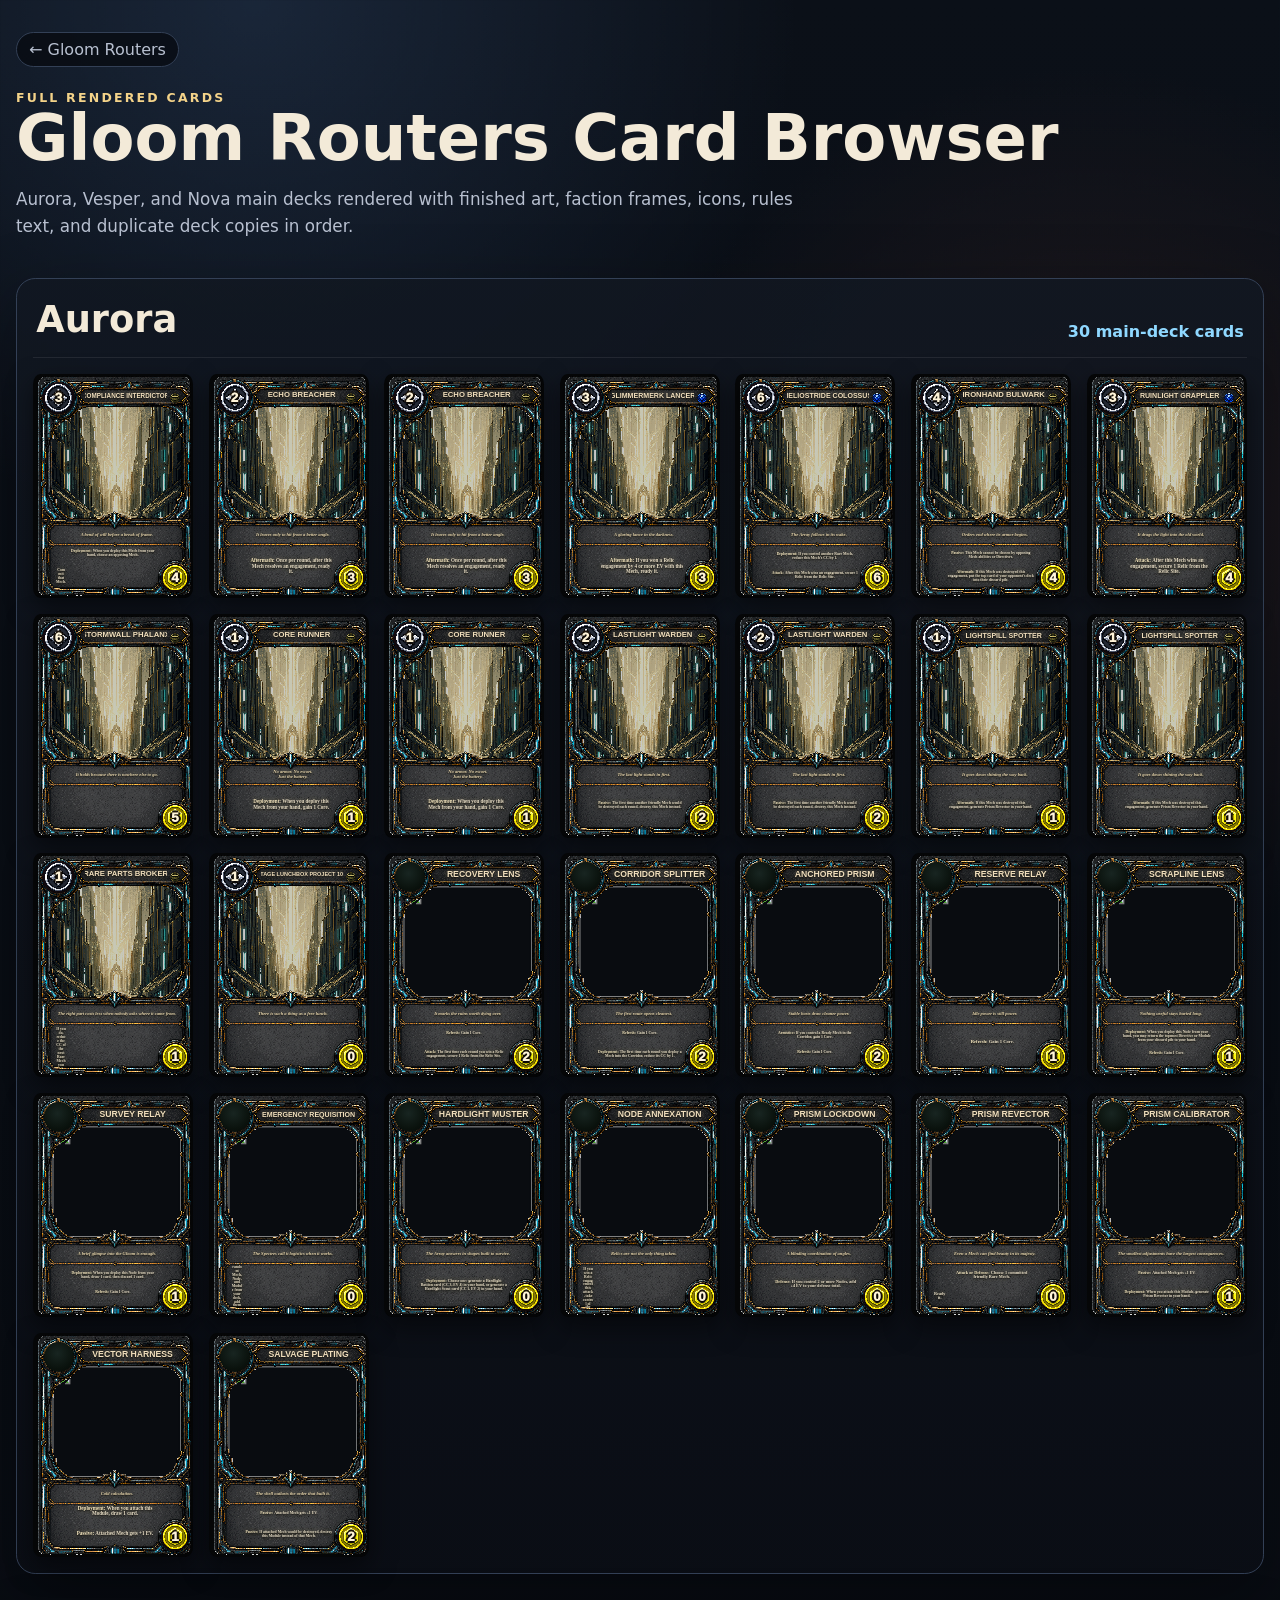
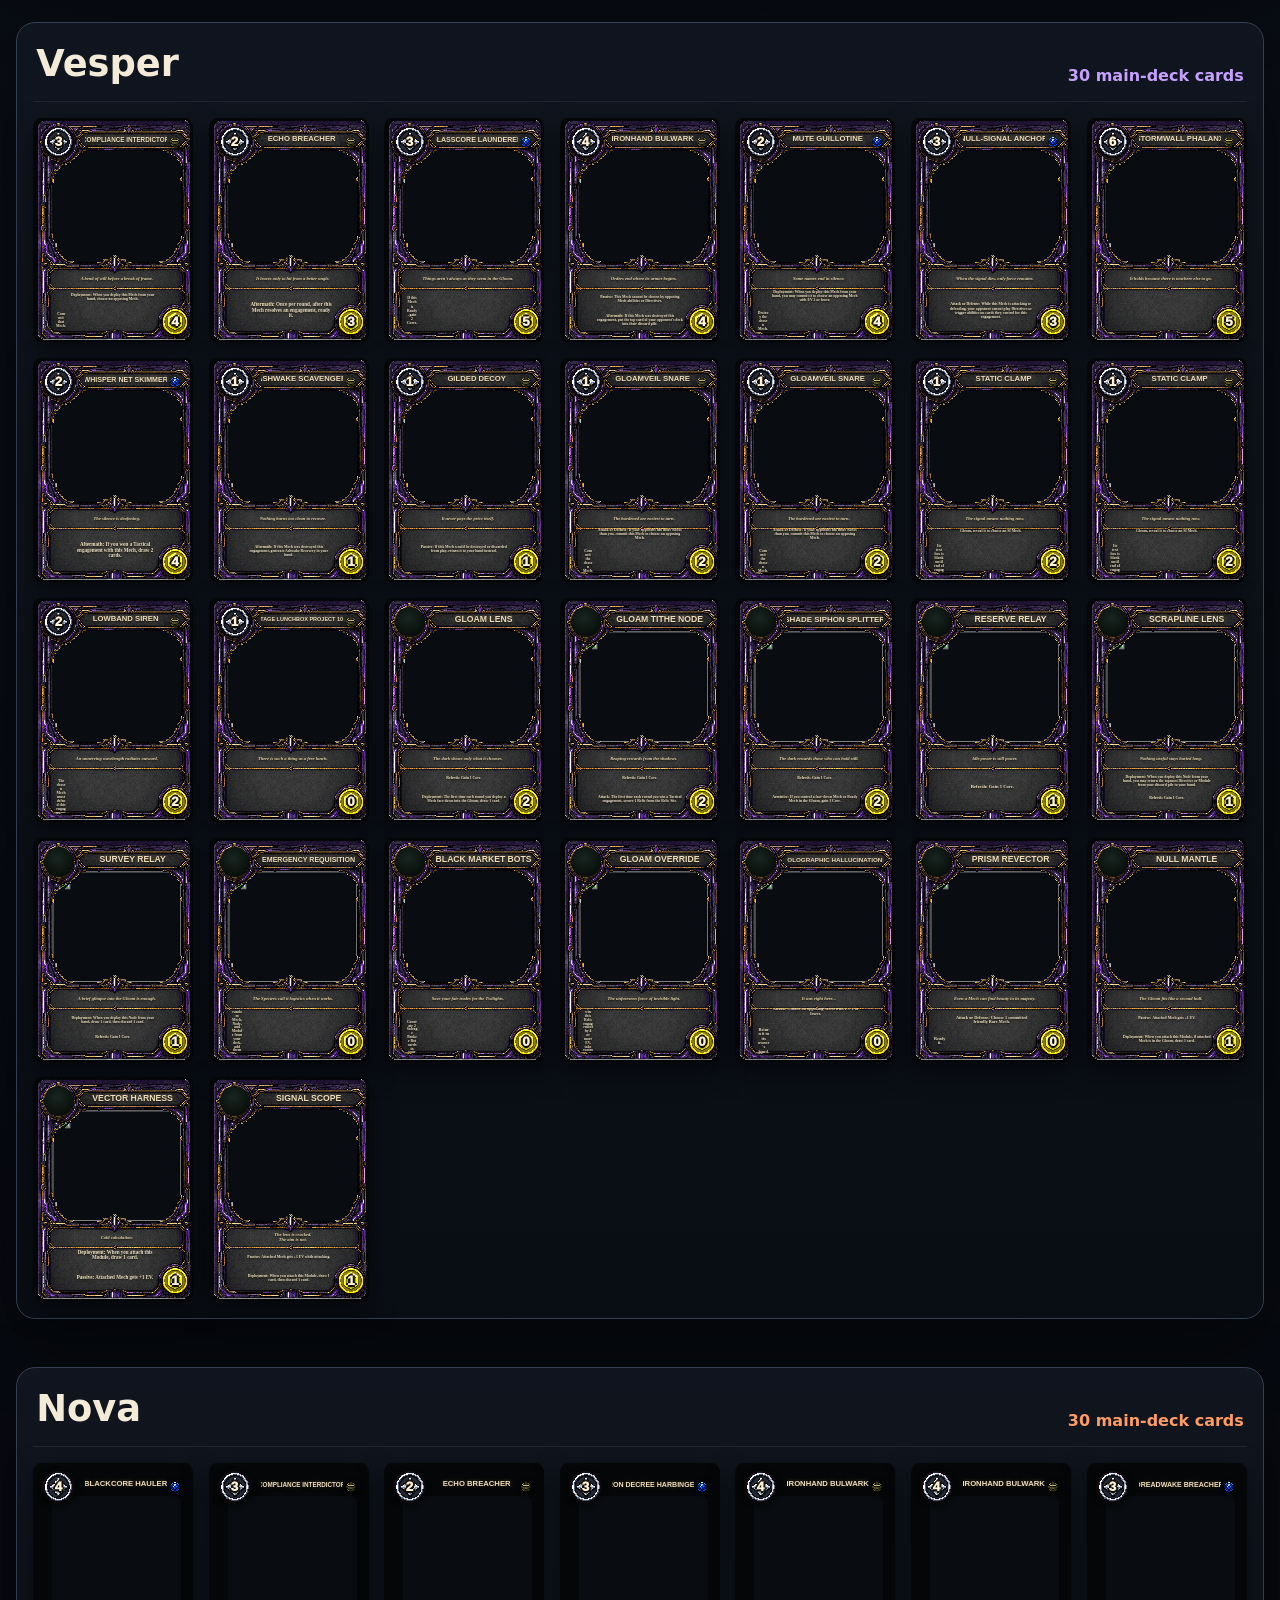
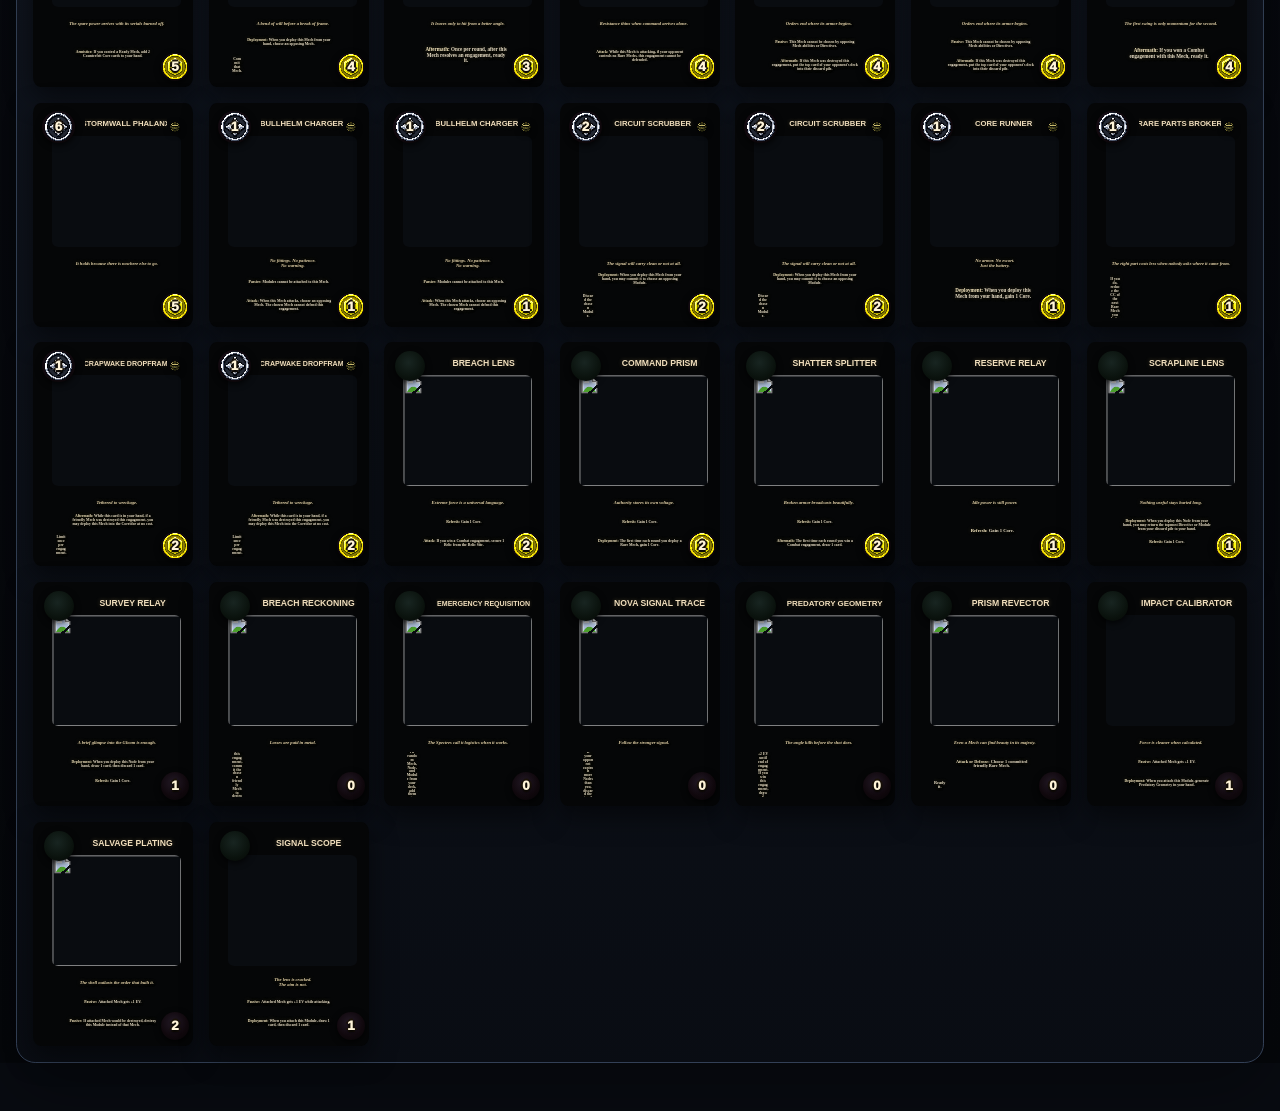
==== cards/index.html @ 635fee13 "Add static full card browser" ====
<!DOCTYPE html>
<html lang="en">
  <head>
    <meta charset="UTF-8" />
    <meta name="viewport" content="width=device-width, initial-scale=1.0" />
    <title>Gloom Routers Cards | Full Rendered Deck Browser</title>
    <meta
      name="description"
      content="Browse the full rendered Aurora, Vesper, and Nova main decks for Gloom Routers."
    />
    <link rel="stylesheet" href="cards.css" />
  </head>
  <body>
    <header class="cards-hero">
      <a class="home-link" href="/">← Gloom Routers</a>
      <p class="eyebrow">Full rendered cards</p>
      <h1>Gloom Routers Card Browser</h1>
      <p class="lede">Aurora, Vesper, and Nova main decks rendered with finished art, faction frames, icons, rules text, and duplicate deck copies in order.</p>
    </header>

    <main id="card-browser" class="deck-browser" aria-live="polite"></main>

    <aside class="hover-preview" id="hover-preview" aria-hidden="true"></aside>

    <div class="card-modal" id="card-modal" role="dialog" aria-modal="true" aria-label="Expanded card view" hidden>
      <button class="card-modal__close" type="button" aria-label="Close expanded card view">×</button>
      <div class="card-modal__content"></div>
    </div>

    <script src="cards.js" defer></script>
  </body>
</html>
---- cards/cards.css ----
:root {
  color-scheme: dark;
  --bg: #080b11;
  --panel: rgba(18, 24, 34, 0.88);
  --panel-strong: rgba(23, 31, 44, 0.96);
  --line: #334056;
  --line-bright: #6f7fa0;
  --text: #f3ead8;
  --muted: #b8c0d0;
  --gold: #f4d389;
  --aurora: #8fd8ff;
  --vesper: #c7a0ff;
  --nova: #ff9b63;
}

* { box-sizing: border-box; }
html { background: var(--bg); }
body {
  margin: 0;
  min-height: 100vh;
  font-family: Inter, ui-sans-serif, system-ui, -apple-system, BlinkMacSystemFont, "Segoe UI", sans-serif;
  color: var(--text);
  background:
    radial-gradient(circle at 20% 0%, rgba(77, 116, 172, 0.22), transparent 34rem),
    radial-gradient(circle at 85% 12%, rgba(154, 79, 62, 0.16), transparent 28rem),
    linear-gradient(180deg, #0b1018 0%, #080b11 58%, #05070b 100%);
}

.cards-hero, .deck-browser {
  width: min(1500px, calc(100% - 2rem));
  margin: 0 auto;
}

.cards-hero { padding: 2rem 0 1.25rem; }
.home-link {
  display: inline-flex;
  color: var(--muted);
  text-decoration: none;
  border: 1px solid var(--line);
  border-radius: 999px;
  padding: 0.45rem 0.75rem;
  background: rgba(6, 9, 14, 0.72);
}
.home-link:hover, .home-link:focus-visible { color: var(--text); border-color: var(--line-bright); }
.eyebrow {
  margin: 1.4rem 0 0.2rem;
  color: var(--gold);
  font-size: 0.78rem;
  font-weight: 800;
  letter-spacing: 0.18em;
  text-transform: uppercase;
}
h1 { margin: 0; font-size: clamp(2.1rem, 5vw, 5rem); line-height: 0.95; }
.lede { max-width: 76ch; color: var(--muted); font-size: 1.05rem; line-height: 1.65; }

.deck-section {
  margin: 0 0 3rem;
  padding: 1rem;
  border: 1px solid var(--line);
  border-radius: 1.2rem;
  background: linear-gradient(180deg, rgba(17, 23, 33, 0.86), rgba(10, 14, 21, 0.82));
  box-shadow: 0 24px 70px rgba(0, 0, 0, 0.34);
}
.deck-section[data-faction="aurora"] { --accent: var(--aurora); }
.deck-section[data-faction="vesper"] { --accent: var(--vesper); }
.deck-section[data-faction="nova"] { --accent: var(--nova); }
.deck-heading {
  display: flex;
  align-items: end;
  justify-content: space-between;
  gap: 1rem;
  border-bottom: 1px solid rgba(255,255,255,0.08);
  padding: 0.2rem 0.2rem 1rem;
  margin-bottom: 1rem;
}
.deck-heading h2 { margin: 0; font-size: clamp(1.45rem, 3vw, 2.3rem); }
.deck-count { color: var(--accent); font-weight: 800; }
.card-grid {
  display: grid;
  grid-template-columns: repeat(auto-fill, minmax(150px, 1fr));
  gap: clamp(0.7rem, 1.2vw, 1rem);
}
.card-tile {
  display: block;
  padding: 0;
  border: 0;
  background: transparent;
  color: inherit;
  cursor: zoom-in;
  outline-offset: 5px;
}
.card-tile:focus-visible { outline: 2px solid var(--accent); }
.card-tile .rendered-card { transition: transform 150ms ease, filter 150ms ease; }
.card-tile:hover .rendered-card,
.card-tile:focus-visible .rendered-card { transform: translateY(-4px); filter: brightness(1.08); }

.rendered-card {
  --card-w: 1060;
  --card-h: 1484;
  position: relative;
  width: 100%;
  aspect-ratio: 1060 / 1484;
  overflow: hidden;
  border-radius: 4.6%;
  background: #050607;
  box-shadow: 0 10px 26px rgba(0,0,0,0.5);
  image-rendering: pixelated;
  image-rendering: crisp-edges;
  container-type: inline-size;
}
.rendered-card--landscape { aspect-ratio: 1470 / 1070; }
.rendered-card img { user-select: none; pointer-events: none; }
.card-art-window, .card-frame, .card-icon, .card-name, .card-rarity, .card-flavor, .card-rules, .route-stat, .landscape-name, .landscape-text { position: absolute; }
.card-art-window { z-index: 10; left: 11.98%; top: 14.69%; width: 80.66%; height: 49.66%; overflow: hidden; border-radius: 5%; background: #090c10; }
.card-art-bg { position: absolute; inset: 0; width: 100%; height: 100%; object-fit: cover; filter: saturate(0.95) contrast(1.08) brightness(0.78); }
.card-art-main { position: absolute; left: 50%; top: 50%; width: 101%; transform: translate(-50%, -50%); filter: brightness(1.28) contrast(1.12) saturate(1.08) drop-shadow(0 8px 12px rgba(0,0,0,0.78)); }
.rendered-card--support .card-art-main { width: 100%; height: 100%; object-fit: cover; filter: saturate(1.04) contrast(1.06) brightness(0.9); }
.card-frame { inset: 0; z-index: 30; width: 100%; height: 100%; object-fit: fill; }
.card-icon { z-index: 50; display: grid; place-items: center; filter: drop-shadow(0 2px 3px rgba(0,0,0,0.78)); }
.card-icon::before { content: ""; grid-area: 1 / 1; width: 108%; height: 108%; border-radius: 999px; background: radial-gradient(circle at 45% 38%, #221925 0%, #10080d 58%, #050405 100%); }
.card-icon img { grid-area: 1 / 1; z-index: 1; width: 100%; height: 100%; object-fit: contain; }
.card-icon strong, .route-stat strong { grid-area: 1 / 1; z-index: 2; color: #fff4d8; font-family: Impact, Haettenschweiler, "Arial Narrow Bold", sans-serif; font-size: 8.4cqw; font-weight: 950; line-height: 0.85; text-shadow: 0 2px 3px #000, 2px 0 0 #1b130a, -2px 0 0 #1b130a, 0 2px 0 #1b130a, 0 -2px 0 #1b130a; }
.card-icon--ev { left: 6.6%; top: 4.04%; width: 18.68%; height: 13.34%; }
.card-icon--type { left: 7.3%; top: 4.55%; width: 17.3%; height: 12.36%; }
.card-icon--cost { left: 80.47%; top: 84.94%; width: 16.42%; height: 11.73%; }
.card-icon--type::before { background: radial-gradient(circle at 45% 38%, #182521 0%, #0a120d 62%, #050705 100%); }
.card-name, .landscape-name, .card-flavor, .card-rules, .landscape-text { z-index: 60; overflow: hidden; text-shadow: 0 1px 2px #000, 0 0 4px rgba(244,211,137,0.35); }
.card-name { left: 32.26%; top: 6.87%; width: 51.13%; height: 5.66%; display: flex; align-items: center; justify-content: center; color: #f1dfbd; font-family: "Bahnschrift Condensed", "Arial Narrow", Impact, sans-serif; font-size: 4.8cqw; font-weight: 900; line-height: 0.88; text-align: center; text-transform: uppercase; white-space: nowrap; }
.rendered-card--support .card-name { width: 59.81%; font-size: 5.4cqw; }
.card-name.fit-medium { font-size: 4.4cqw; }
.card-name.fit-long { font-size: 3.95cqw; }
.card-name.fit-extra-long { font-size: 3.45cqw; }
.rendered-card--support .card-name.fit-medium { font-size: 4.95cqw; }
.rendered-card--support .card-name.fit-long { font-size: 4.4cqw; }
.rendered-card--support .card-name.fit-extra-long { font-size: 3.9cqw; }
.card-rarity { z-index: 61; left: 85.66%; top: 7.41%; width: 6.04%; height: 4.31%; filter: drop-shadow(0 2px 3px rgba(0,0,0,0.72)); }
.card-rarity img { width: 100%; height: 100%; object-fit: contain; }
.card-flavor { left: 13.77%; top: 68.73%; width: 77.08%; height: 6.27%; display: flex; align-items: center; justify-content: center; color: #ead8ad; font-family: Georgia, "Times New Roman", serif; font-size: 2.85cqw; font-style: italic; font-weight: 650; line-height: 1.08; text-align: center; white-space: pre-line; }
.card-rules { left: 14.15%; top: 75.9%; width: 63.1%; height: 19.9%; display: flex; flex-direction: column; justify-content: center; gap: 0.23em; color: #efe4cb; font-family: Georgia, "Times New Roman", serif; font-size: 3.15cqw; font-weight: 700; line-height: 1.08; }
.rendered-card--directive .card-rules { font-size: 2.65cqw; gap: 0.08em; line-height: 1.02; }
.rendered-card--node .card-rules { font-size: 2.9cqw; }
.card-rules.fit-medium { font-size: 2.65cqw; }
.card-rules.fit-long { font-size: 2.35cqw; }
.card-rules.fit-extra-long { font-size: 2.08cqw; }
.rule-row { display: grid; grid-template-columns: 2.85em 1fr; align-items: start; column-gap: 0.65em; min-width: 0; }
.rule-row img { width: 2.85em; height: 2.85em; object-fit: contain; filter: drop-shadow(0 1px 2px rgba(0,0,0,0.82)); }
.rule-row span { min-width: 0; overflow-wrap: anywhere; }
.rule-row strong { color: #fff0c7; font-weight: 900; }

.rendered-card--landscape .card-art-window { left: 5.71%; top: 6.07%; width: 88.5%; height: 51.5%; border-radius: 3%; }
.rendered-card--landscape .card-frame { content: none; }
.route-stat { z-index: 50; display: grid; place-items: center; filter: drop-shadow(0 2px 3px rgba(0,0,0,0.82)); }
.route-stat img { grid-area: 1 / 1; width: 100%; height: 100%; object-fit: contain; }
.route-stat strong { font-size: 7.5cqw; }
.route-stat--cores { left: 6.53%; top: 58.6%; width: 10.88%; height: 14.95%; }
.route-stat--draw { left: 17.89%; top: 58.6%; width: 10.88%; height: 14.95%; }
.route-stat--magnitude { left: 29.25%; top: 58.6%; width: 10.88%; height: 14.95%; }
.landscape-name { left: 45.71%; top: 63.27%; width: 44.42%; height: 6.26%; display: flex; align-items: center; justify-content: center; font-family: "Bahnschrift Condensed", "Arial Narrow", Impact, sans-serif; font-size: 3.4cqw; font-weight: 900; text-transform: uppercase; white-space: nowrap; }
.landscape-text { left: 6.73%; top: 75.7%; width: 86.39%; height: 16.73%; display: flex; flex-direction: column; justify-content: center; gap: 0.35em; font-family: Georgia, "Times New Roman", serif; font-size: 3.4cqw; font-weight: 700; line-height: 1.1; }
.landscape-flavor { color: #ead8ad; font-style: italic; text-align: center; }

.hover-preview {
  position: fixed;
  right: 1.25rem;
  top: 50%;
  width: min(360px, 30vw);
  transform: translateY(-50%);
  z-index: 100;
  padding: 0.65rem;
  border: 1px solid var(--line-bright);
  border-radius: 1rem;
  background: rgba(5, 7, 11, 0.9);
  box-shadow: 0 22px 70px rgba(0,0,0,0.72);
  opacity: 0;
  pointer-events: none;
  transition: opacity 120ms ease;
}
.hover-preview.is-visible { opacity: 1; }
.card-modal {
  position: fixed;
  inset: 0;
  z-index: 200;
  display: grid;
  place-items: center;
  padding: 3.2rem 1rem 1rem;
  background: rgba(3, 5, 8, 0.82);
  backdrop-filter: blur(8px);
}
.card-modal[hidden] { display: none; }
.card-modal__content { width: min(88vw, 430px); }
.card-modal__close {
  position: fixed;
  right: 1rem;
  top: 1rem;
  width: 2.4rem;
  height: 2.4rem;
  border: 1px solid var(--line-bright);
  border-radius: 999px;
  background: #111824;
  color: var(--text);
  font-size: 1.5rem;
  line-height: 1;
}

@media (pointer: coarse), (max-width: 800px) {
  .hover-preview { display: none; }
}
@media (max-width: 700px) {
  .cards-hero, .deck-browser { width: min(100% - 1rem, 1500px); }
  .deck-section { padding: 0.65rem; }
  .deck-heading { align-items: start; flex-direction: column; }
  .card-grid { grid-template-columns: repeat(2, minmax(0, 1fr)); gap: 0.65rem; }
}
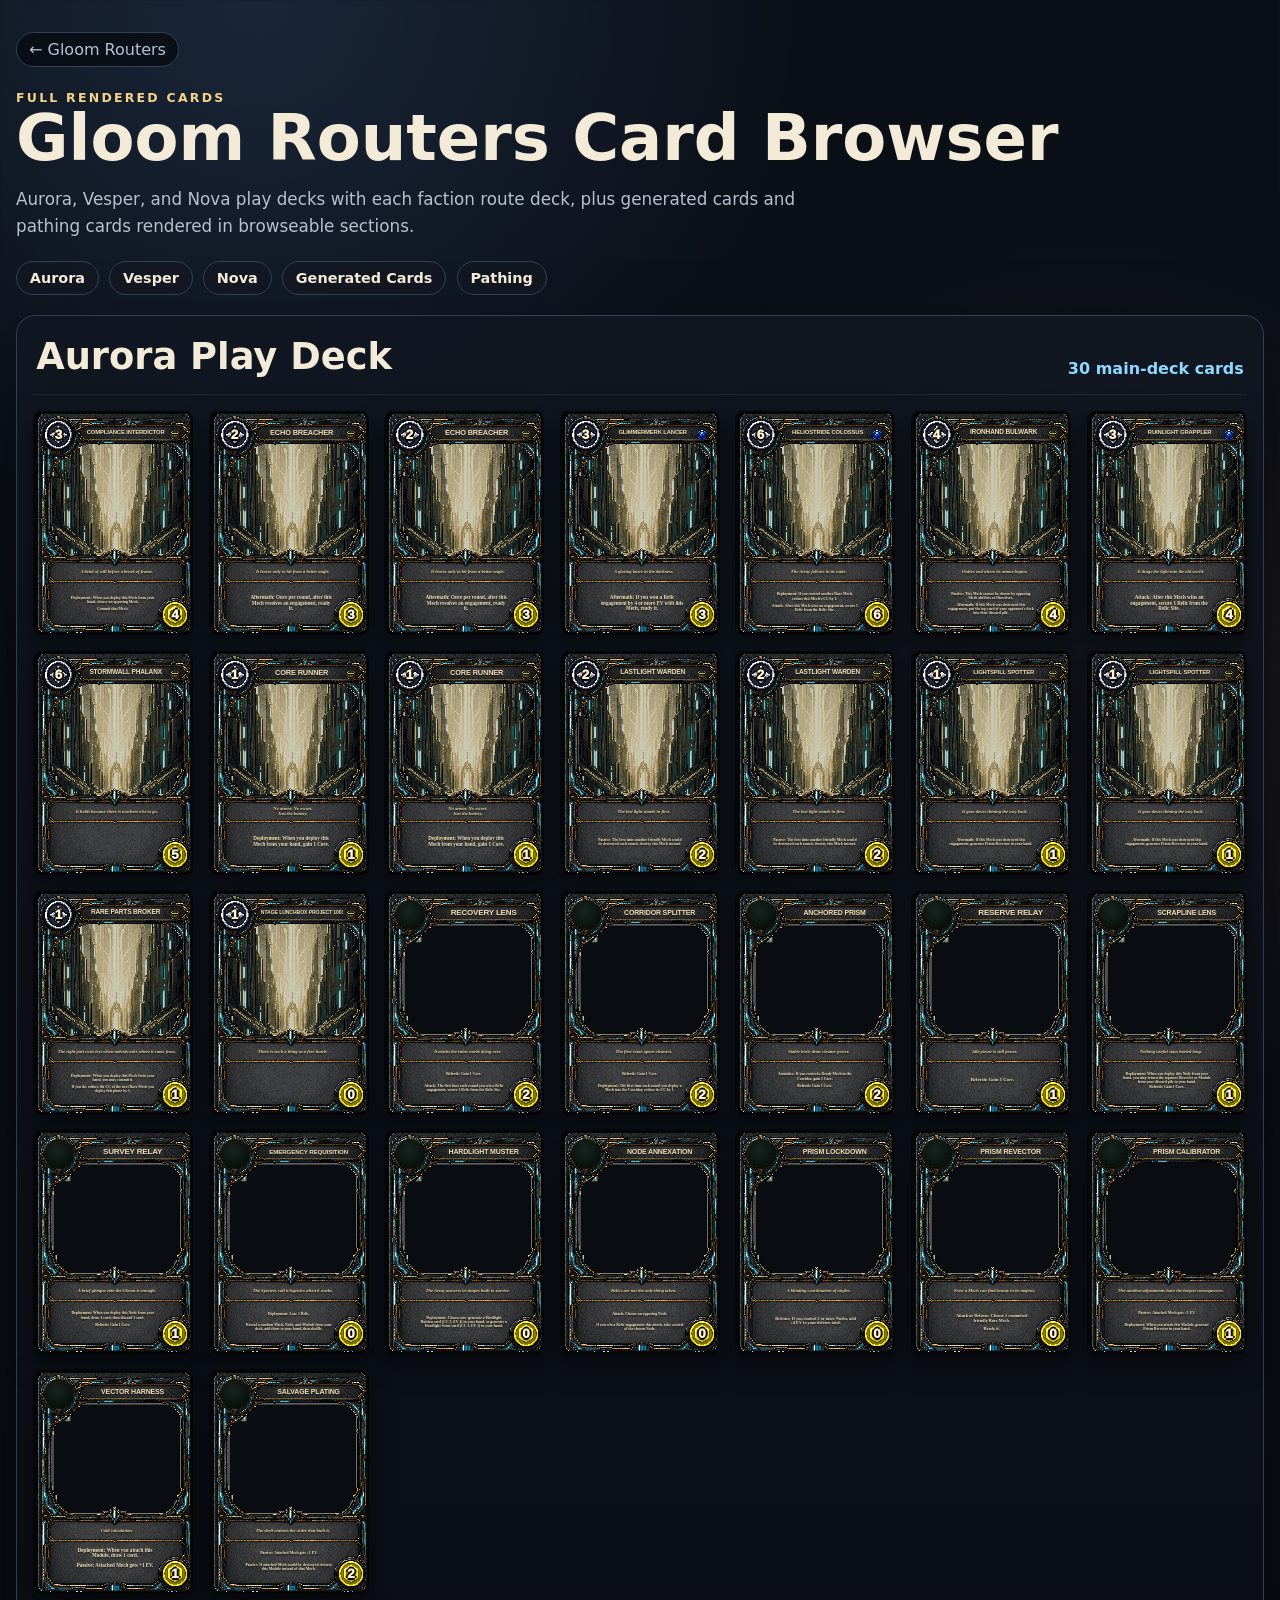
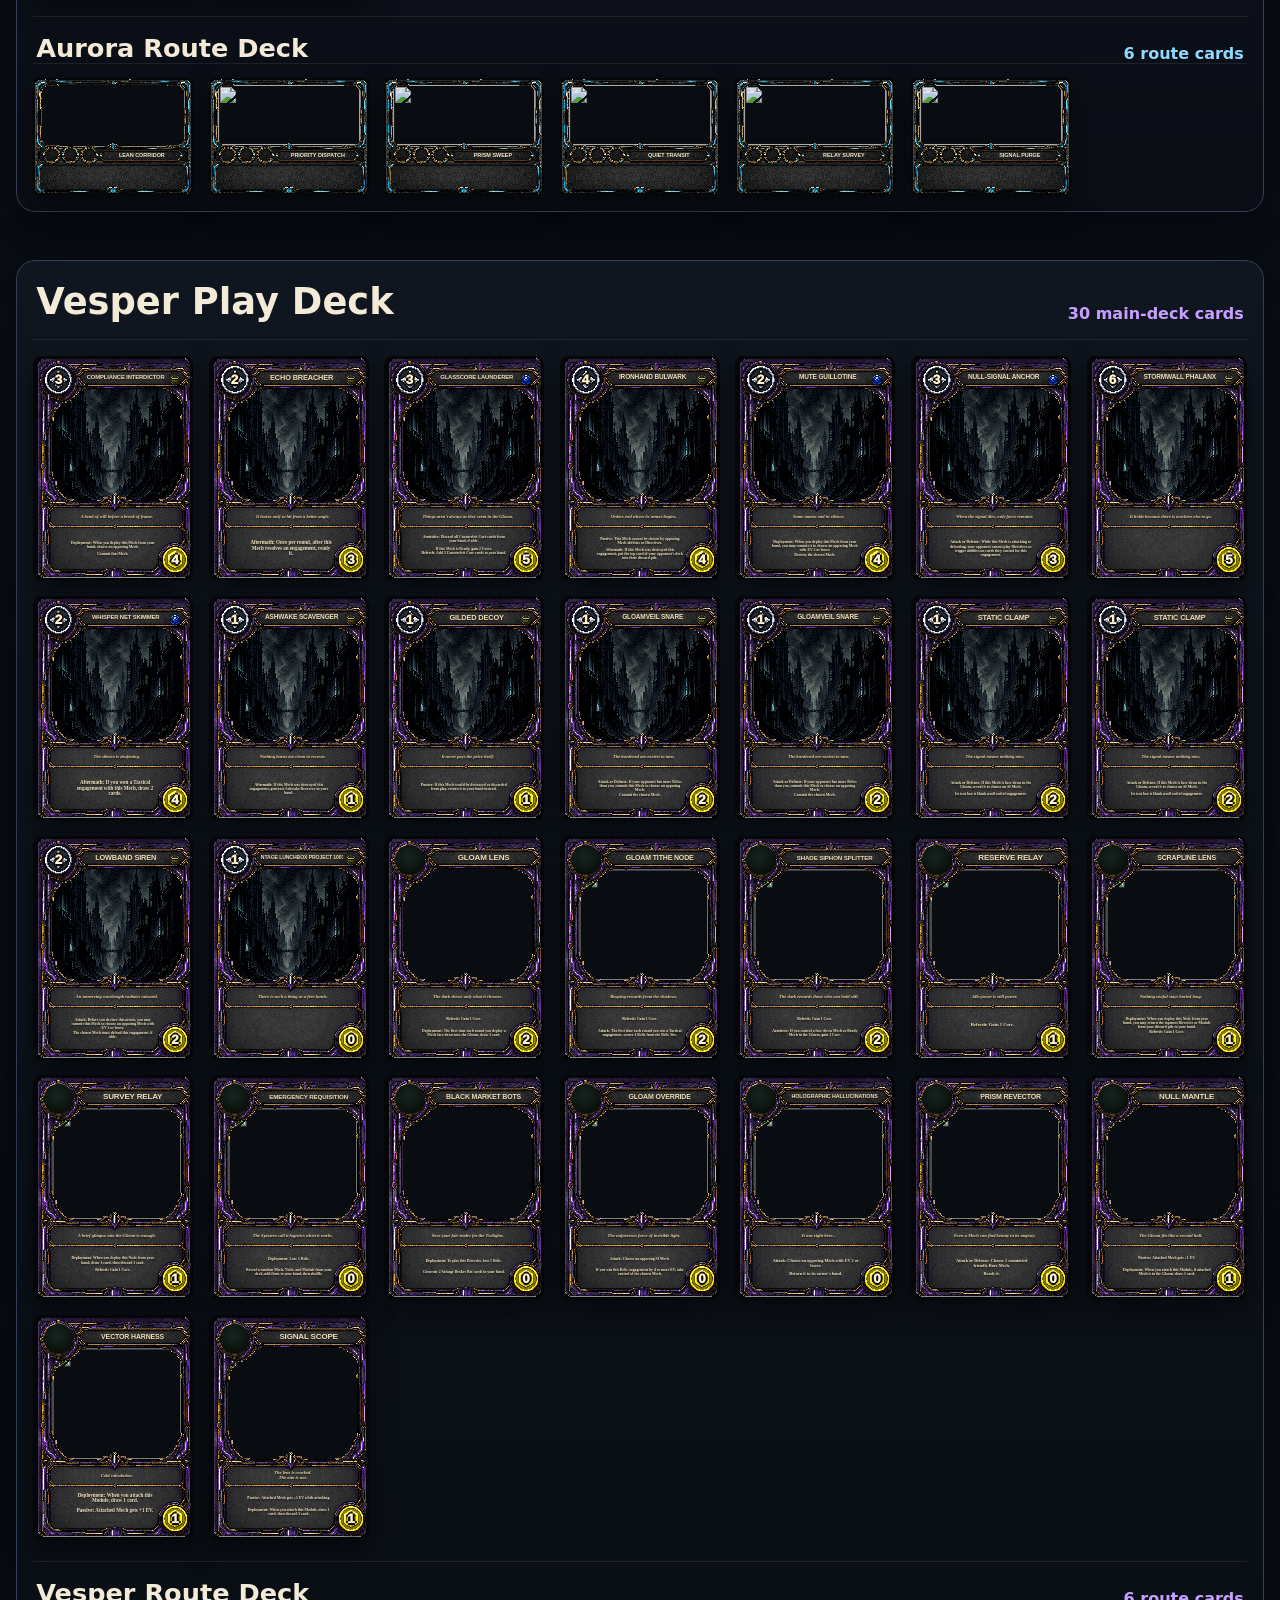
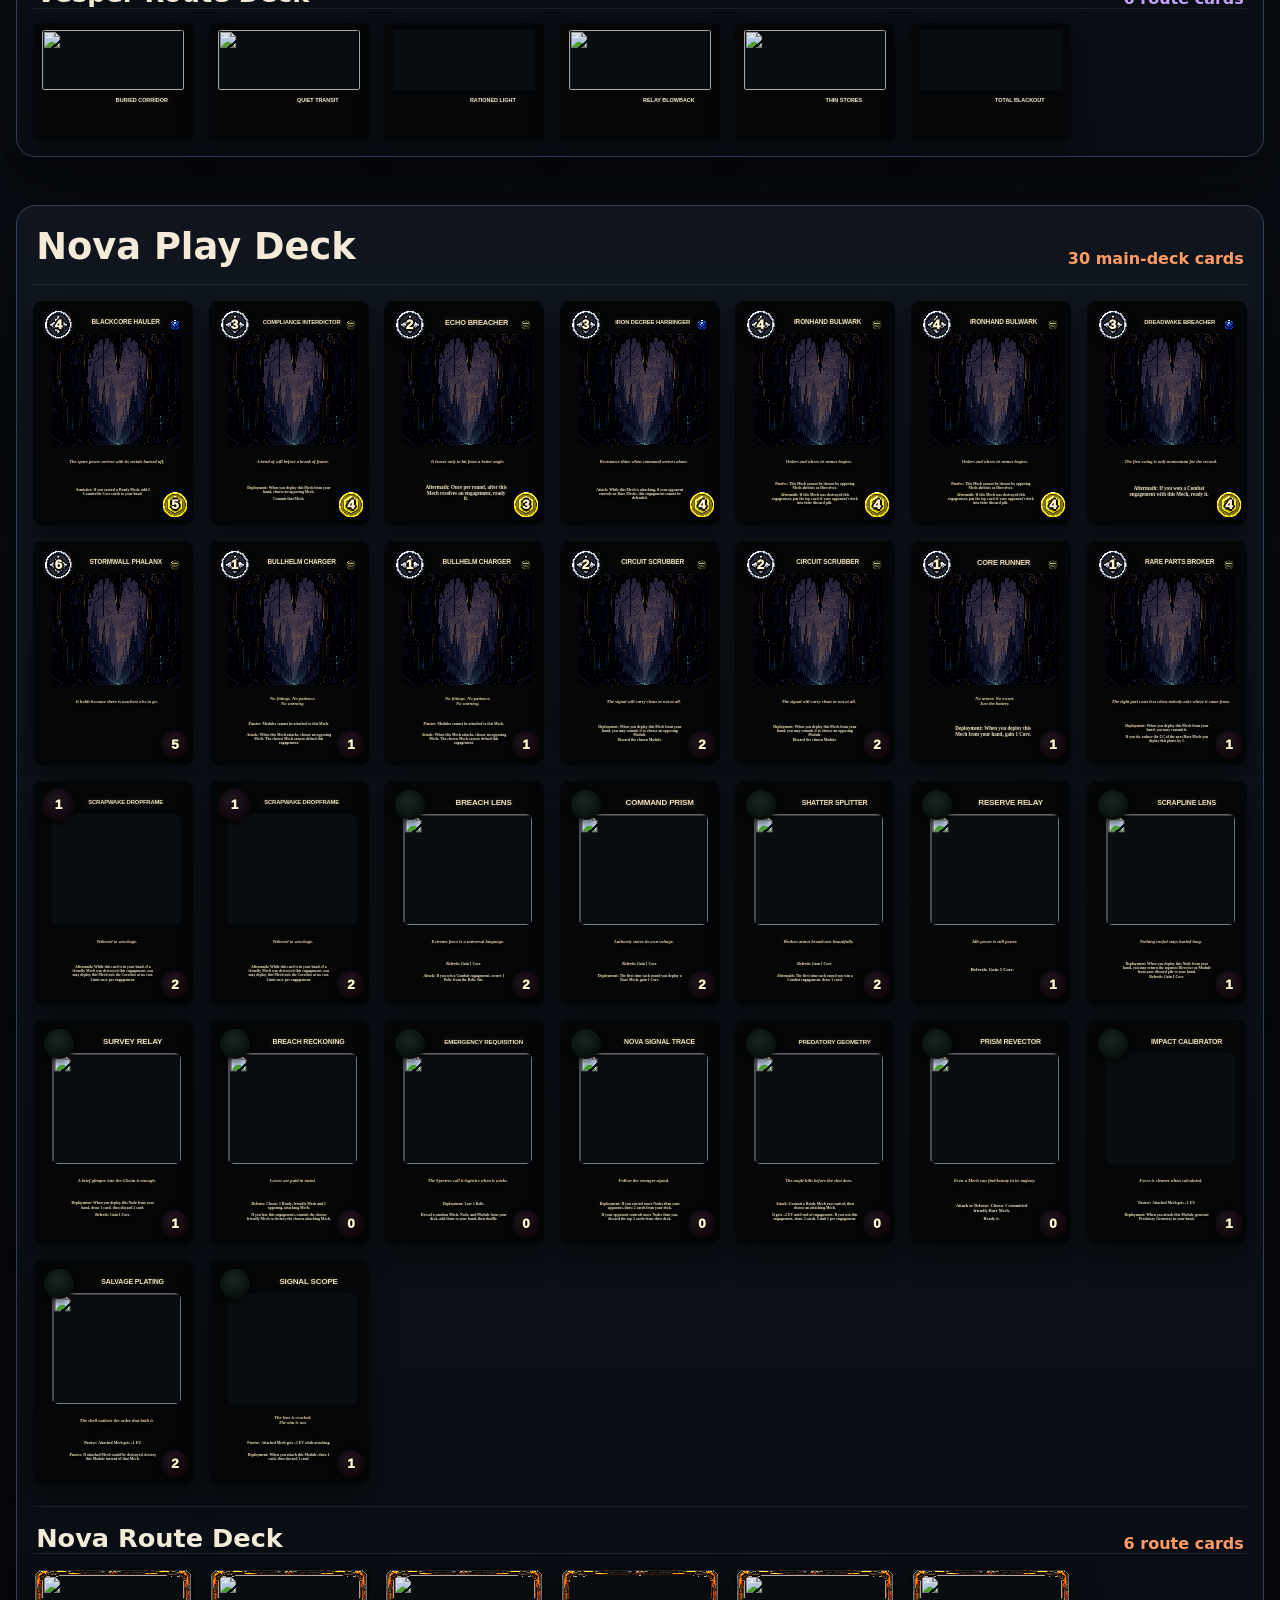
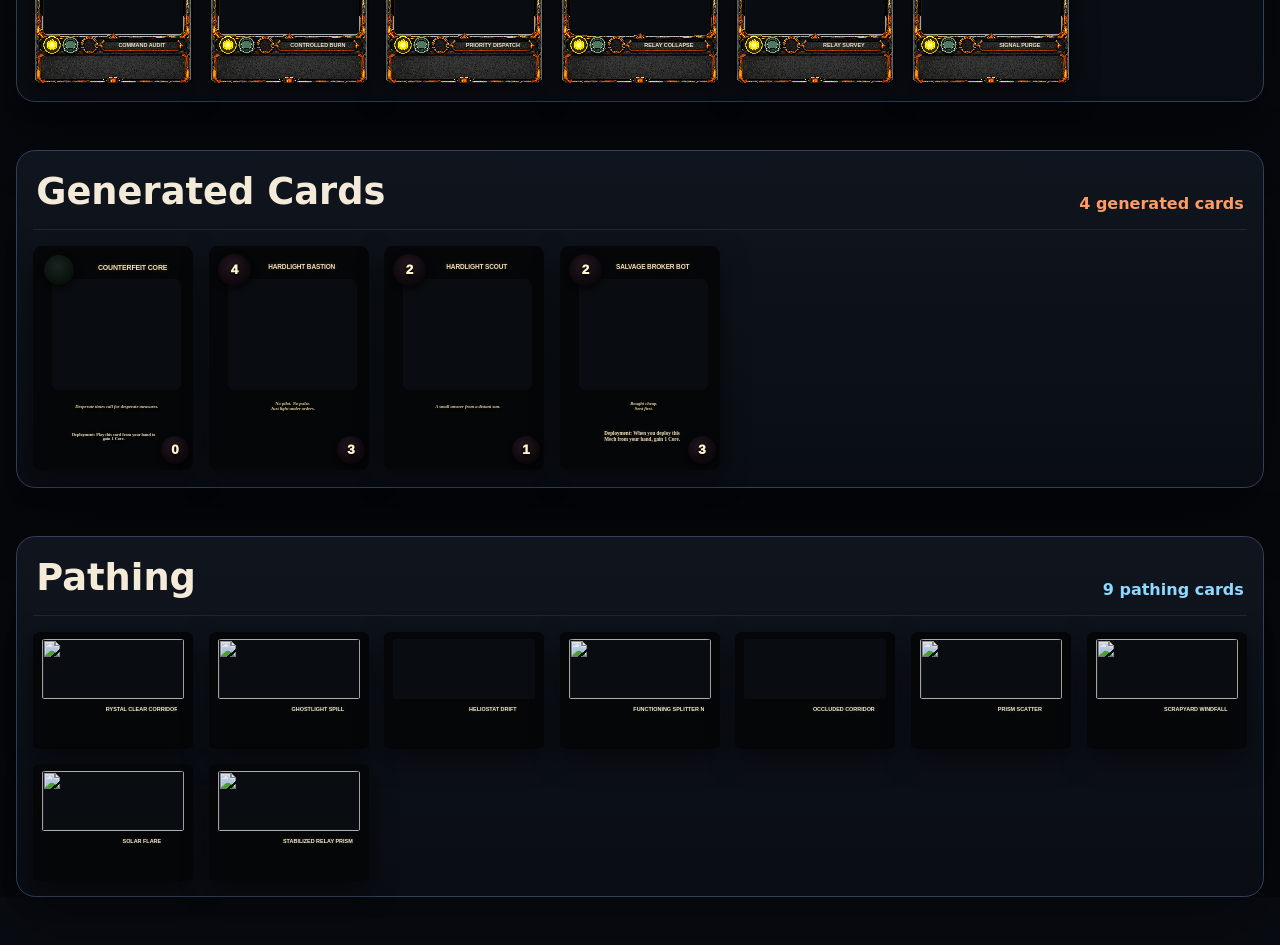
==== commit 197368f7: "Render route and supplemental card sections" ====
--- a/cards/index.html
+++ b/cards/index.html
@@ -6,7 +6,7 @@
     <title>Gloom Routers Cards | Full Rendered Deck Browser</title>
     <meta
       name="description"
-      content="Browse the full rendered Aurora, Vesper, and Nova main decks for Gloom Routers."
+      content="Browse the full rendered Aurora, Vesper, and Nova play decks, route decks, generated cards, and pathing cards for Gloom Routers."
     />
     <link rel="stylesheet" href="cards.css" />
   </head>
@@ -15,7 +15,14 @@
       <a class="home-link" href="/">← Gloom Routers</a>
       <p class="eyebrow">Full rendered cards</p>
       <h1>Gloom Routers Card Browser</h1>
-      <p class="lede">Aurora, Vesper, and Nova main decks rendered with finished art, faction frames, icons, rules text, and duplicate deck copies in order.</p>
+      <p class="lede">Aurora, Vesper, and Nova play decks with each faction route deck, plus generated cards and pathing cards rendered in browseable sections.</p>
+      <nav class="jump-links" aria-label="Card browser sections">
+        <a href="#aurora-deck">Aurora</a>
+        <a href="#vesper-deck">Vesper</a>
+        <a href="#nova-deck">Nova</a>
+        <a href="#generated-cards">Generated Cards</a>
+        <a href="#pathing">Pathing</a>
+      </nav>
     </header>
 
     <main id="card-browser" class="deck-browser" aria-live="polite"></main>
--- a/cards/cards.css
+++ b/cards/cards.css
@@ -42,6 +42,9 @@
   background: rgba(6, 9, 14, 0.72);
 }
 .home-link:hover, .home-link:focus-visible { color: var(--text); border-color: var(--line-bright); }
+.jump-links { display: flex; flex-wrap: wrap; gap: 0.65rem; margin-top: 1.25rem; }
+.jump-links a { color: var(--text); text-decoration: none; border: 1px solid var(--line); border-radius: 999px; padding: 0.5rem 0.8rem; background: rgba(18, 24, 34, 0.78); font-size: 0.9rem; font-weight: 800; }
+.jump-links a:hover, .jump-links a:focus-visible { border-color: var(--line-bright); color: #fff6de; }
 .eyebrow {
   margin: 1.4rem 0 0.2rem;
   color: var(--gold);
@@ -64,7 +67,7 @@
 .deck-section[data-faction="aurora"] { --accent: var(--aurora); }
 .deck-section[data-faction="vesper"] { --accent: var(--vesper); }
 .deck-section[data-faction="nova"] { --accent: var(--nova); }
-.deck-heading {
+.deck-heading, .deck-subheading {
   display: flex;
   align-items: end;
   justify-content: space-between;
@@ -74,6 +77,8 @@
   margin-bottom: 1rem;
 }
 .deck-heading h2 { margin: 0; font-size: clamp(1.45rem, 3vw, 2.3rem); }
+.deck-subheading { align-items: end; justify-content: space-between; gap: 1rem; margin: 1.35rem 0 0.9rem; padding: 1rem 0.2rem 0; border-top: 1px solid rgba(255,255,255,0.08); }
+.deck-subheading h3 { margin: 0; font-size: clamp(1.15rem, 2vw, 1.65rem); }
 .deck-count { color: var(--accent); font-weight: 800; }
 .card-grid {
   display: grid;
@@ -125,14 +130,14 @@
 .card-icon--cost { left: 80.47%; top: 84.94%; width: 16.42%; height: 11.73%; }
 .card-icon--type::before { background: radial-gradient(circle at 45% 38%, #182521 0%, #0a120d 62%, #050705 100%); }
 .card-name, .landscape-name, .card-flavor, .card-rules, .landscape-text { z-index: 60; overflow: hidden; text-shadow: 0 1px 2px #000, 0 0 4px rgba(244,211,137,0.35); }
-.card-name { left: 32.26%; top: 6.87%; width: 51.13%; height: 5.66%; display: flex; align-items: center; justify-content: center; color: #f1dfbd; font-family: "Bahnschrift Condensed", "Arial Narrow", Impact, sans-serif; font-size: 4.8cqw; font-weight: 900; line-height: 0.88; text-align: center; text-transform: uppercase; white-space: nowrap; }
-.rendered-card--support .card-name { width: 59.81%; font-size: 5.4cqw; }
-.card-name.fit-medium { font-size: 4.4cqw; }
-.card-name.fit-long { font-size: 3.95cqw; }
-.card-name.fit-extra-long { font-size: 3.45cqw; }
-.rendered-card--support .card-name.fit-medium { font-size: 4.95cqw; }
-.rendered-card--support .card-name.fit-long { font-size: 4.4cqw; }
-.rendered-card--support .card-name.fit-extra-long { font-size: 3.9cqw; }
+.card-name { left: 32.26%; top: 6.87%; width: 51.13%; height: 5.66%; display: flex; align-items: center; justify-content: center; color: #f1dfbd; font-family: "Bahnschrift Condensed", "Arial Narrow", Impact, sans-serif; font-size: 4.6cqw; font-weight: 900; line-height: 1.02; text-align: center; text-transform: uppercase; white-space: nowrap; letter-spacing: -0.02em; }
+.rendered-card--support .card-name { width: 59.81%; font-size: 5cqw; }
+.card-name.fit-medium { font-size: 4.05cqw; }
+.card-name.fit-long { font-size: 3.65cqw; }
+.card-name.fit-extra-long { font-size: 3.2cqw; }
+.rendered-card--support .card-name.fit-medium { font-size: 4.35cqw; }
+.rendered-card--support .card-name.fit-long { font-size: 3.85cqw; }
+.rendered-card--support .card-name.fit-extra-long { font-size: 3.35cqw; }
 .card-rarity { z-index: 61; left: 85.66%; top: 7.41%; width: 6.04%; height: 4.31%; filter: drop-shadow(0 2px 3px rgba(0,0,0,0.72)); }
 .card-rarity img { width: 100%; height: 100%; object-fit: contain; }
 .card-flavor { left: 13.77%; top: 68.73%; width: 77.08%; height: 6.27%; display: flex; align-items: center; justify-content: center; color: #ead8ad; font-family: Georgia, "Times New Roman", serif; font-size: 2.85cqw; font-style: italic; font-weight: 650; line-height: 1.08; text-align: center; white-space: pre-line; }
@@ -142,10 +147,41 @@
 .card-rules.fit-medium { font-size: 2.65cqw; }
 .card-rules.fit-long { font-size: 2.35cqw; }
 .card-rules.fit-extra-long { font-size: 2.08cqw; }
-.rule-row { display: grid; grid-template-columns: 2.85em 1fr; align-items: start; column-gap: 0.65em; min-width: 0; }
-.rule-row img { width: 2.85em; height: 2.85em; object-fit: contain; filter: drop-shadow(0 1px 2px rgba(0,0,0,0.82)); }
-.rule-row span { min-width: 0; overflow-wrap: anywhere; }
-.rule-row strong { color: #fff0c7; font-weight: 900; }
+.rendered-card .rule-row {
+  min-width: 0;
+  max-width: none;
+  margin: 0;
+  color: inherit;
+}
+.rendered-card .rule-row--icon {
+  display: grid;
+  grid-template-columns: 2.85em minmax(0, 1fr);
+  align-items: start;
+  column-gap: 0.65em;
+}
+.rendered-card .rule-row--continuation {
+  display: block;
+  padding-left: calc(2.85em + 0.65em);
+}
+.rendered-card .rule-row--plain {
+  display: block;
+  padding-left: 0;
+}
+.rendered-card .rule-row img {
+  width: 2.85em;
+  height: 2.85em;
+  object-fit: contain;
+  filter: drop-shadow(0 1px 2px rgba(0,0,0,0.82));
+}
+.rendered-card .rule-row span {
+  display: block;
+  min-width: 0;
+  overflow-wrap: anywhere;
+}
+.rendered-card .rule-row strong {
+  color: #fff0c7;
+  font-weight: 900;
+}
 
 .rendered-card--landscape .card-art-window { left: 5.71%; top: 6.07%; width: 88.5%; height: 51.5%; border-radius: 3%; }
 .rendered-card--landscape .card-frame { content: none; }
@@ -208,6 +244,6 @@
 @media (max-width: 700px) {
   .cards-hero, .deck-browser { width: min(100% - 1rem, 1500px); }
   .deck-section { padding: 0.65rem; }
-  .deck-heading { align-items: start; flex-direction: column; }
+  .deck-heading, .deck-subheading { align-items: start; flex-direction: column; }
   .card-grid { grid-template-columns: repeat(2, minmax(0, 1fr)); gap: 0.65rem; }
 }
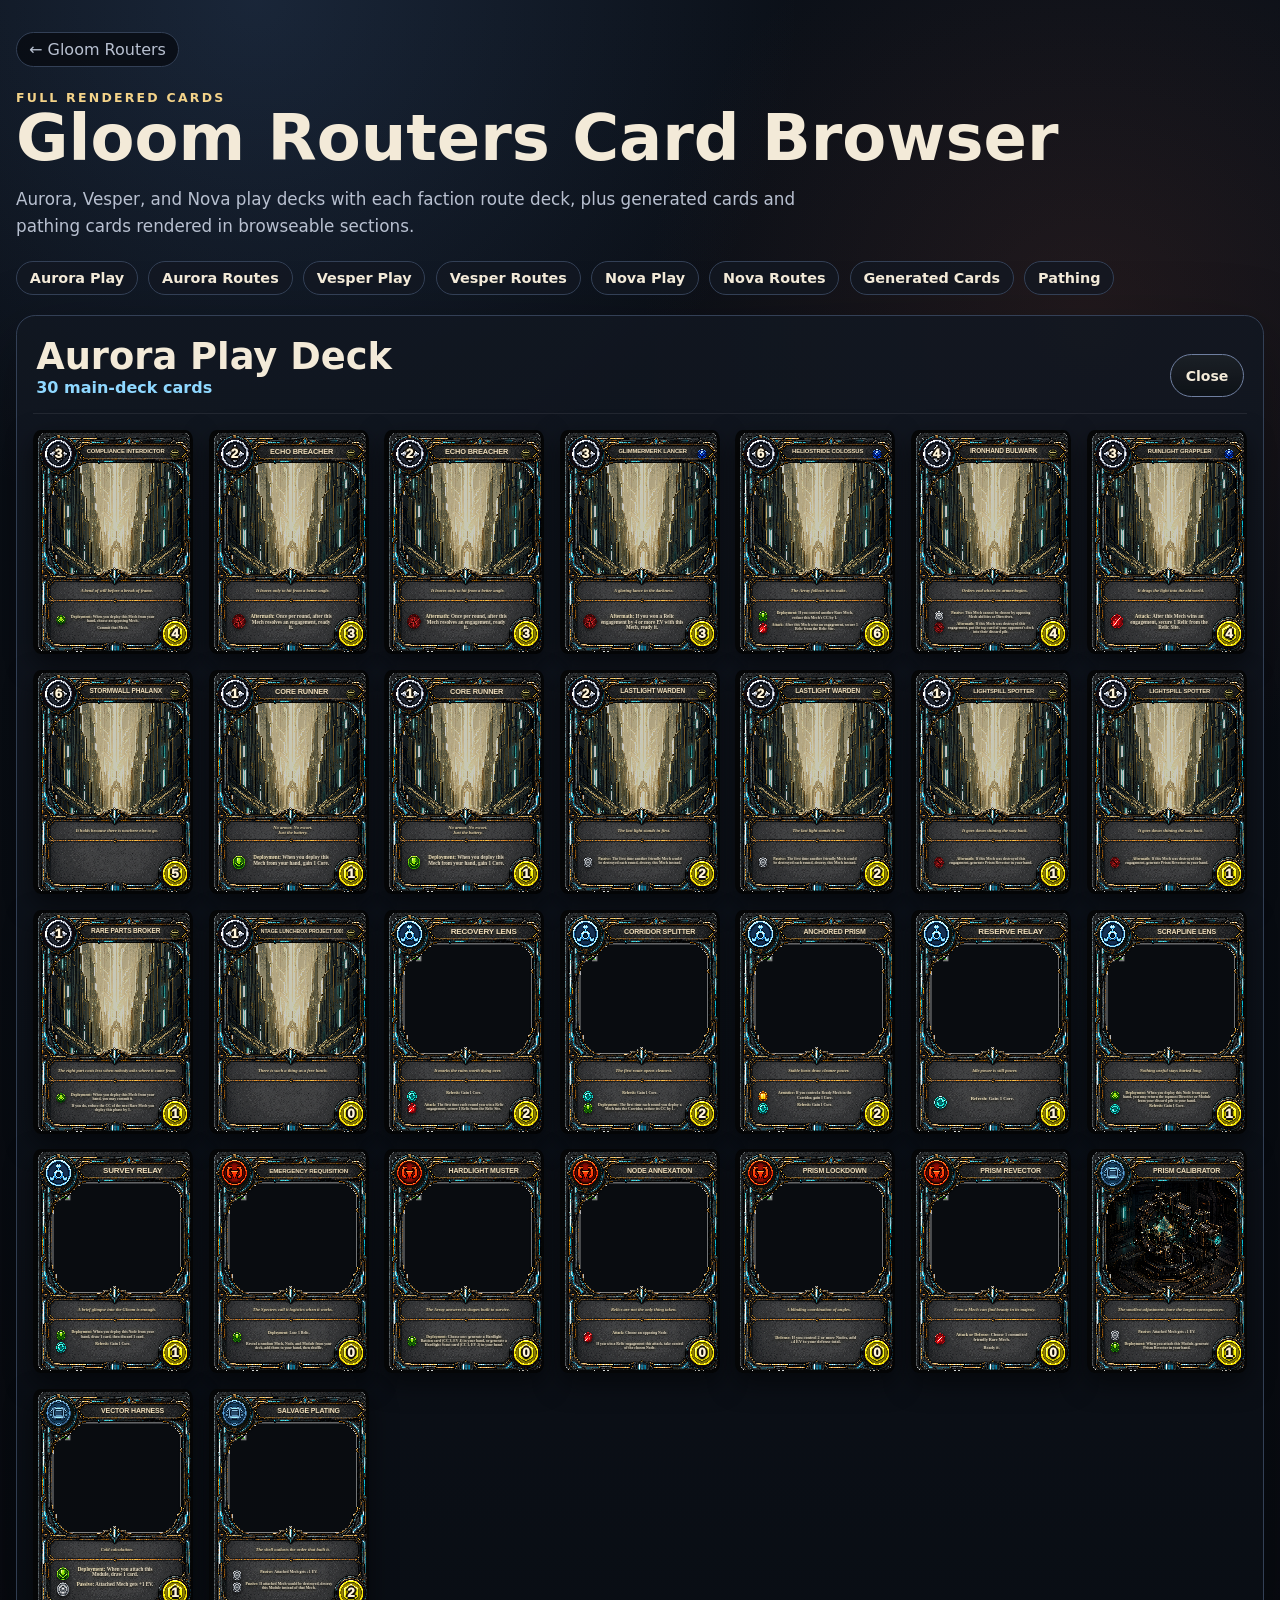
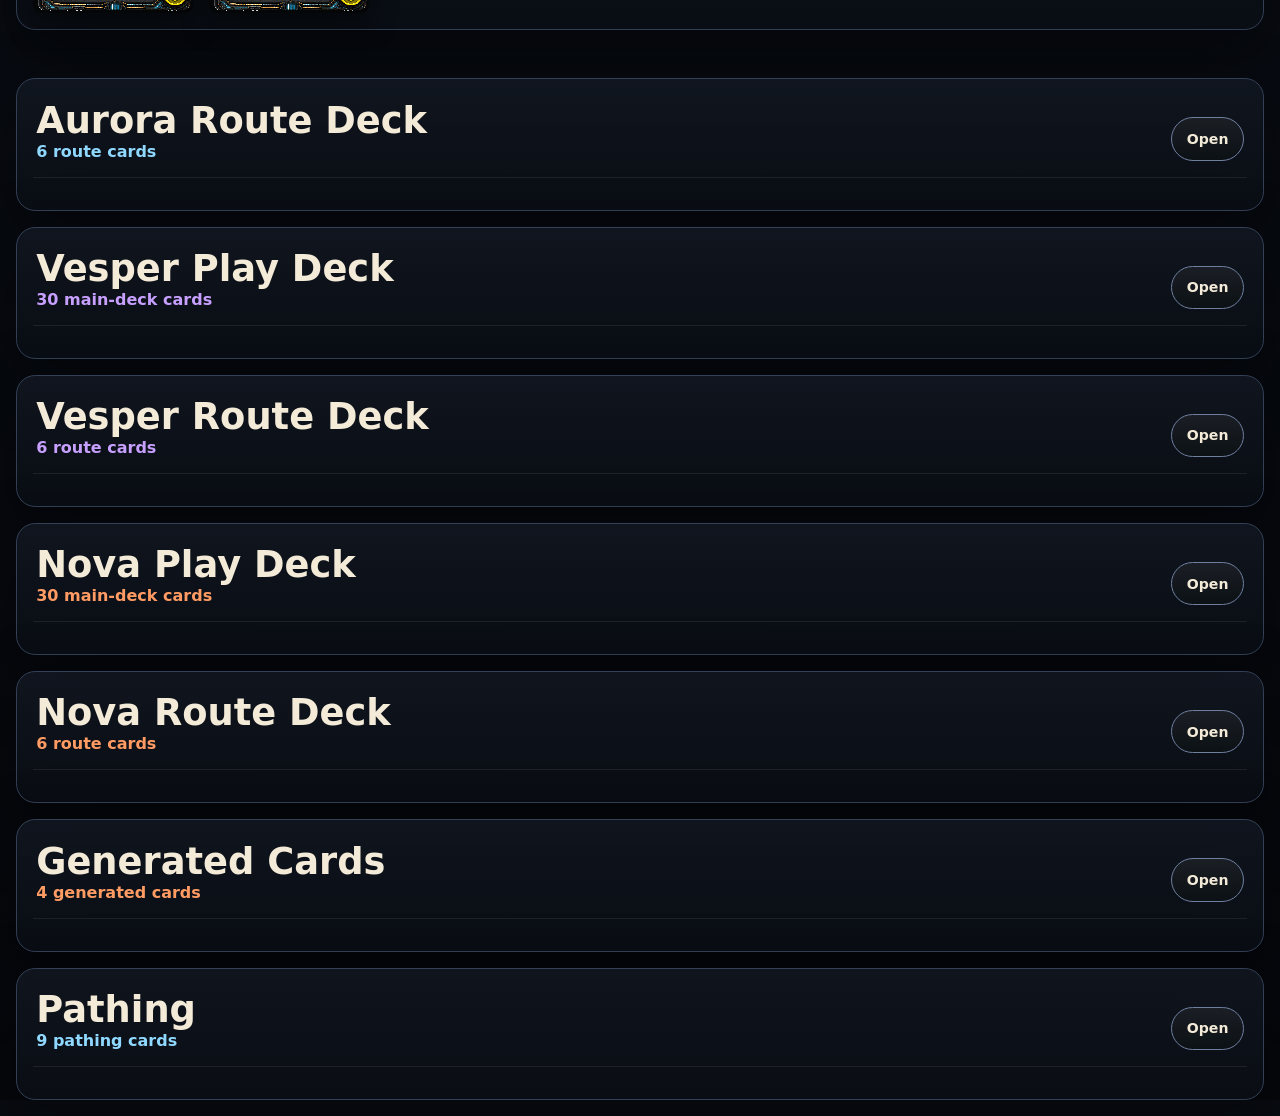
==== commit 9fdfbcfa: "Make card browser sections lazy-loaded" ====
--- a/cards/index.html
+++ b/cards/index.html
@@ -17,9 +17,12 @@
       <h1>Gloom Routers Card Browser</h1>
       <p class="lede">Aurora, Vesper, and Nova play decks with each faction route deck, plus generated cards and pathing cards rendered in browseable sections.</p>
       <nav class="jump-links" aria-label="Card browser sections">
-        <a href="#aurora-deck">Aurora</a>
-        <a href="#vesper-deck">Vesper</a>
-        <a href="#nova-deck">Nova</a>
+        <a href="#aurora-deck">Aurora Play</a>
+        <a href="#aurora-routes">Aurora Routes</a>
+        <a href="#vesper-deck">Vesper Play</a>
+        <a href="#vesper-routes">Vesper Routes</a>
+        <a href="#nova-deck">Nova Play</a>
+        <a href="#nova-routes">Nova Routes</a>
         <a href="#generated-cards">Generated Cards</a>
         <a href="#pathing">Pathing</a>
       </nav>
--- a/cards/cards.css
+++ b/cards/cards.css
@@ -57,13 +57,14 @@
 .lede { max-width: 76ch; color: var(--muted); font-size: 1.05rem; line-height: 1.65; }
 
 .deck-section {
-  margin: 0 0 3rem;
+  margin: 0 0 1rem;
   padding: 1rem;
   border: 1px solid var(--line);
   border-radius: 1.2rem;
   background: linear-gradient(180deg, rgba(17, 23, 33, 0.86), rgba(10, 14, 21, 0.82));
   box-shadow: 0 24px 70px rgba(0, 0, 0, 0.34);
 }
+.deck-section.is-open { margin-bottom: 3rem; }
 .deck-section[data-faction="aurora"] { --accent: var(--aurora); }
 .deck-section[data-faction="vesper"] { --accent: var(--vesper); }
 .deck-section[data-faction="nova"] { --accent: var(--nova); }
@@ -76,10 +77,37 @@
   padding: 0.2rem 0.2rem 1rem;
   margin-bottom: 1rem;
 }
+.deck-heading__text {
+  min-width: 0;
+}
 .deck-heading h2 { margin: 0; font-size: clamp(1.45rem, 3vw, 2.3rem); }
 .deck-subheading { align-items: end; justify-content: space-between; gap: 1rem; margin: 1.35rem 0 0.9rem; padding: 1rem 0.2rem 0; border-top: 1px solid rgba(255,255,255,0.08); }
 .deck-subheading h3 { margin: 0; font-size: clamp(1.15rem, 2vw, 1.65rem); }
 .deck-count { color: var(--accent); font-weight: 800; }
+.deck-toggle {
+  flex: 0 0 auto;
+  min-height: 2.7rem;
+  padding: 0.58rem 0.9rem;
+  border: 1px solid var(--line-bright);
+  border-radius: 999px;
+  background:
+    linear-gradient(180deg, rgba(255,255,255,0.08), rgba(255,255,255,0.02)),
+    rgba(7, 11, 17, 0.82);
+  color: var(--text);
+  font: inherit;
+  font-size: 0.88rem;
+  font-weight: 900;
+  cursor: pointer;
+}
+.deck-toggle:hover,
+.deck-toggle:focus-visible {
+  border-color: var(--accent);
+  outline: 2px solid var(--accent);
+  outline-offset: 3px;
+}
+.deck-panel[hidden] {
+  display: none;
+}
 .card-grid {
   display: grid;
   grid-template-columns: repeat(auto-fill, minmax(150px, 1fr));
@@ -193,6 +221,10 @@
 .route-stat--magnitude { left: 29.25%; top: 58.6%; width: 10.88%; height: 14.95%; }
 .landscape-name { left: 45.71%; top: 63.27%; width: 44.42%; height: 6.26%; display: flex; align-items: center; justify-content: center; font-family: "Bahnschrift Condensed", "Arial Narrow", Impact, sans-serif; font-size: 3.4cqw; font-weight: 900; text-transform: uppercase; white-space: nowrap; }
 .landscape-text { left: 6.73%; top: 75.7%; width: 86.39%; height: 16.73%; display: flex; flex-direction: column; justify-content: center; gap: 0.35em; font-family: Georgia, "Times New Roman", serif; font-size: 3.4cqw; font-weight: 700; line-height: 1.1; }
+.landscape-text.fit-medium { font-size: 3.05cqw; gap: 0.24em; line-height: 1.05; }
+.landscape-text.fit-long { font-size: 2.65cqw; gap: 0.16em; line-height: 1.02; }
+.landscape-text.fit-extra-long { font-size: 2.35cqw; gap: 0.08em; line-height: 1; }
+.rendered-card--pathing .landscape-text { top: 73.6%; height: 19.85%; }
 .landscape-flavor { color: #ead8ad; font-style: italic; text-align: center; }
 
 .hover-preview {
@@ -244,6 +276,8 @@
 @media (max-width: 700px) {
   .cards-hero, .deck-browser { width: min(100% - 1rem, 1500px); }
   .deck-section { padding: 0.65rem; }
-  .deck-heading, .deck-subheading { align-items: start; flex-direction: column; }
+  .deck-heading { align-items: center; gap: 0.75rem; }
+  .deck-subheading { align-items: start; flex-direction: column; }
+  .deck-toggle { min-height: 2.45rem; padding-inline: 0.8rem; }
   .card-grid { grid-template-columns: repeat(2, minmax(0, 1fr)); gap: 0.65rem; }
 }
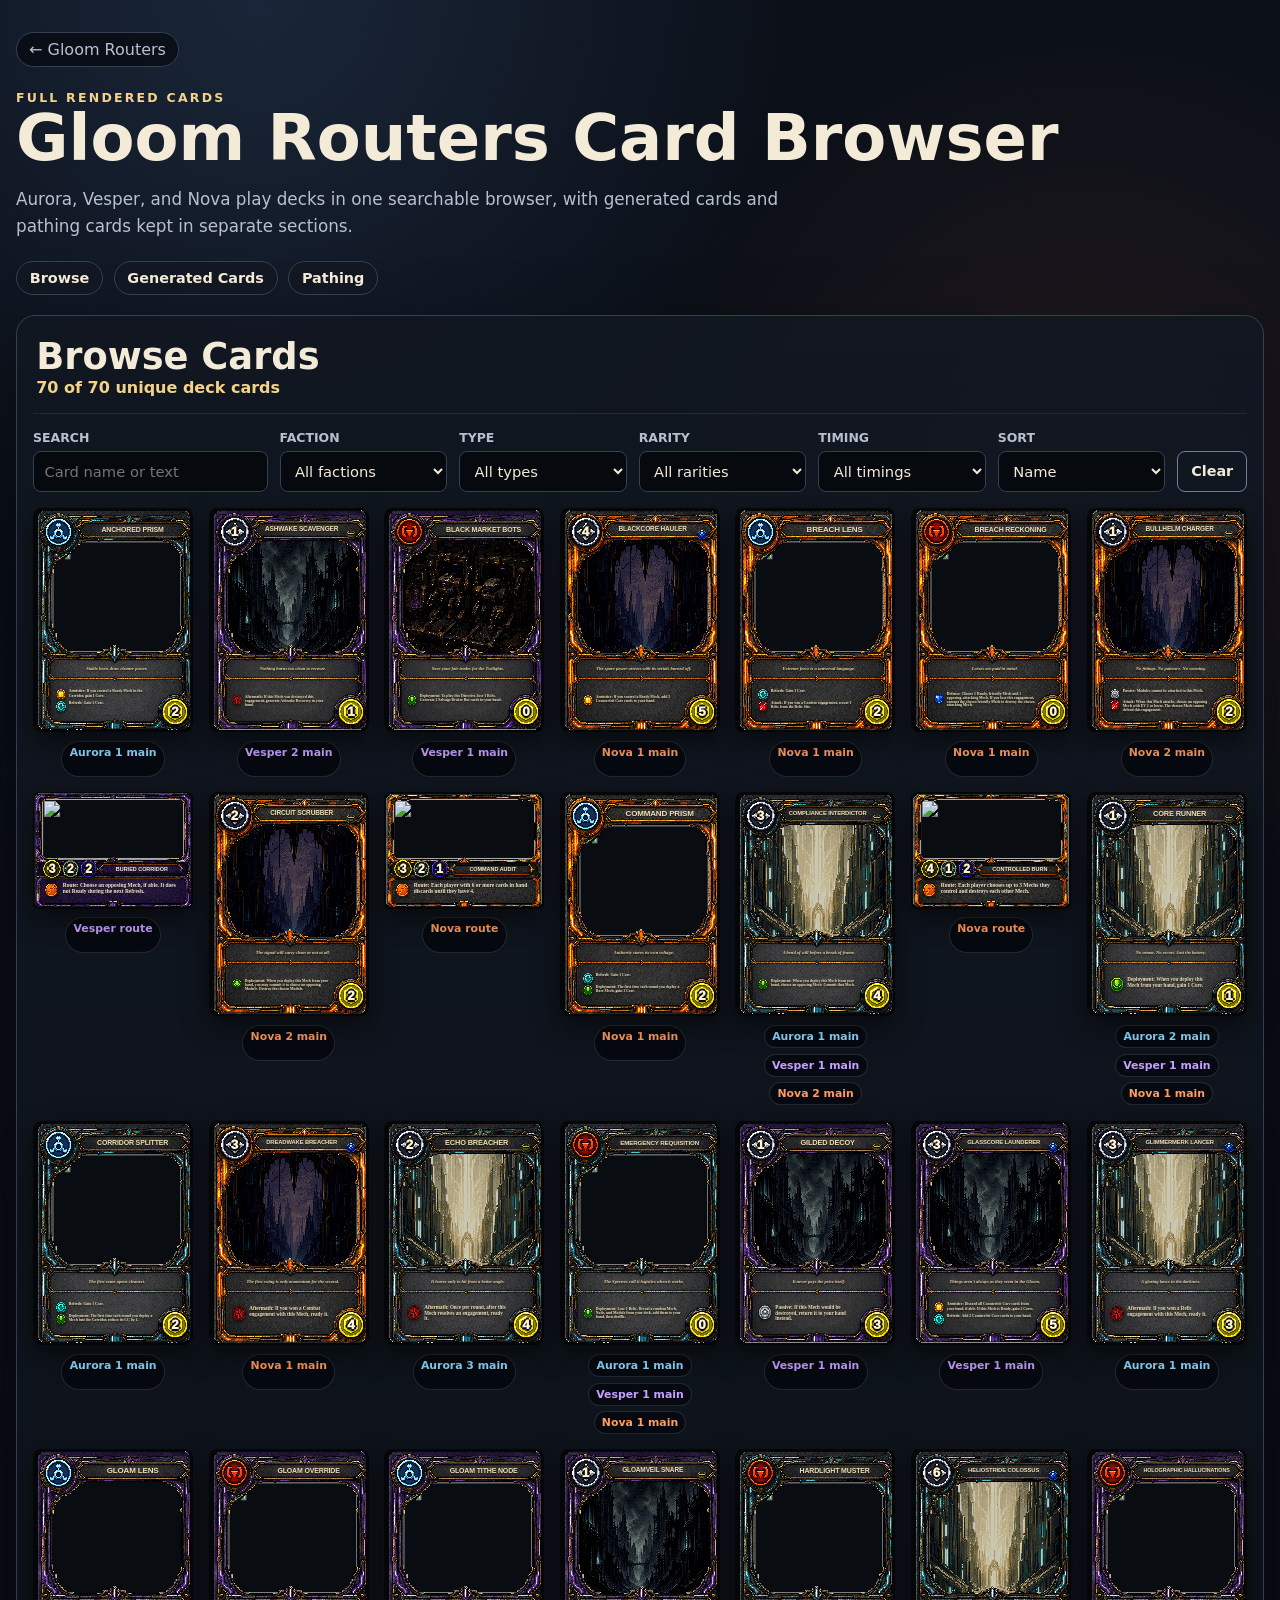
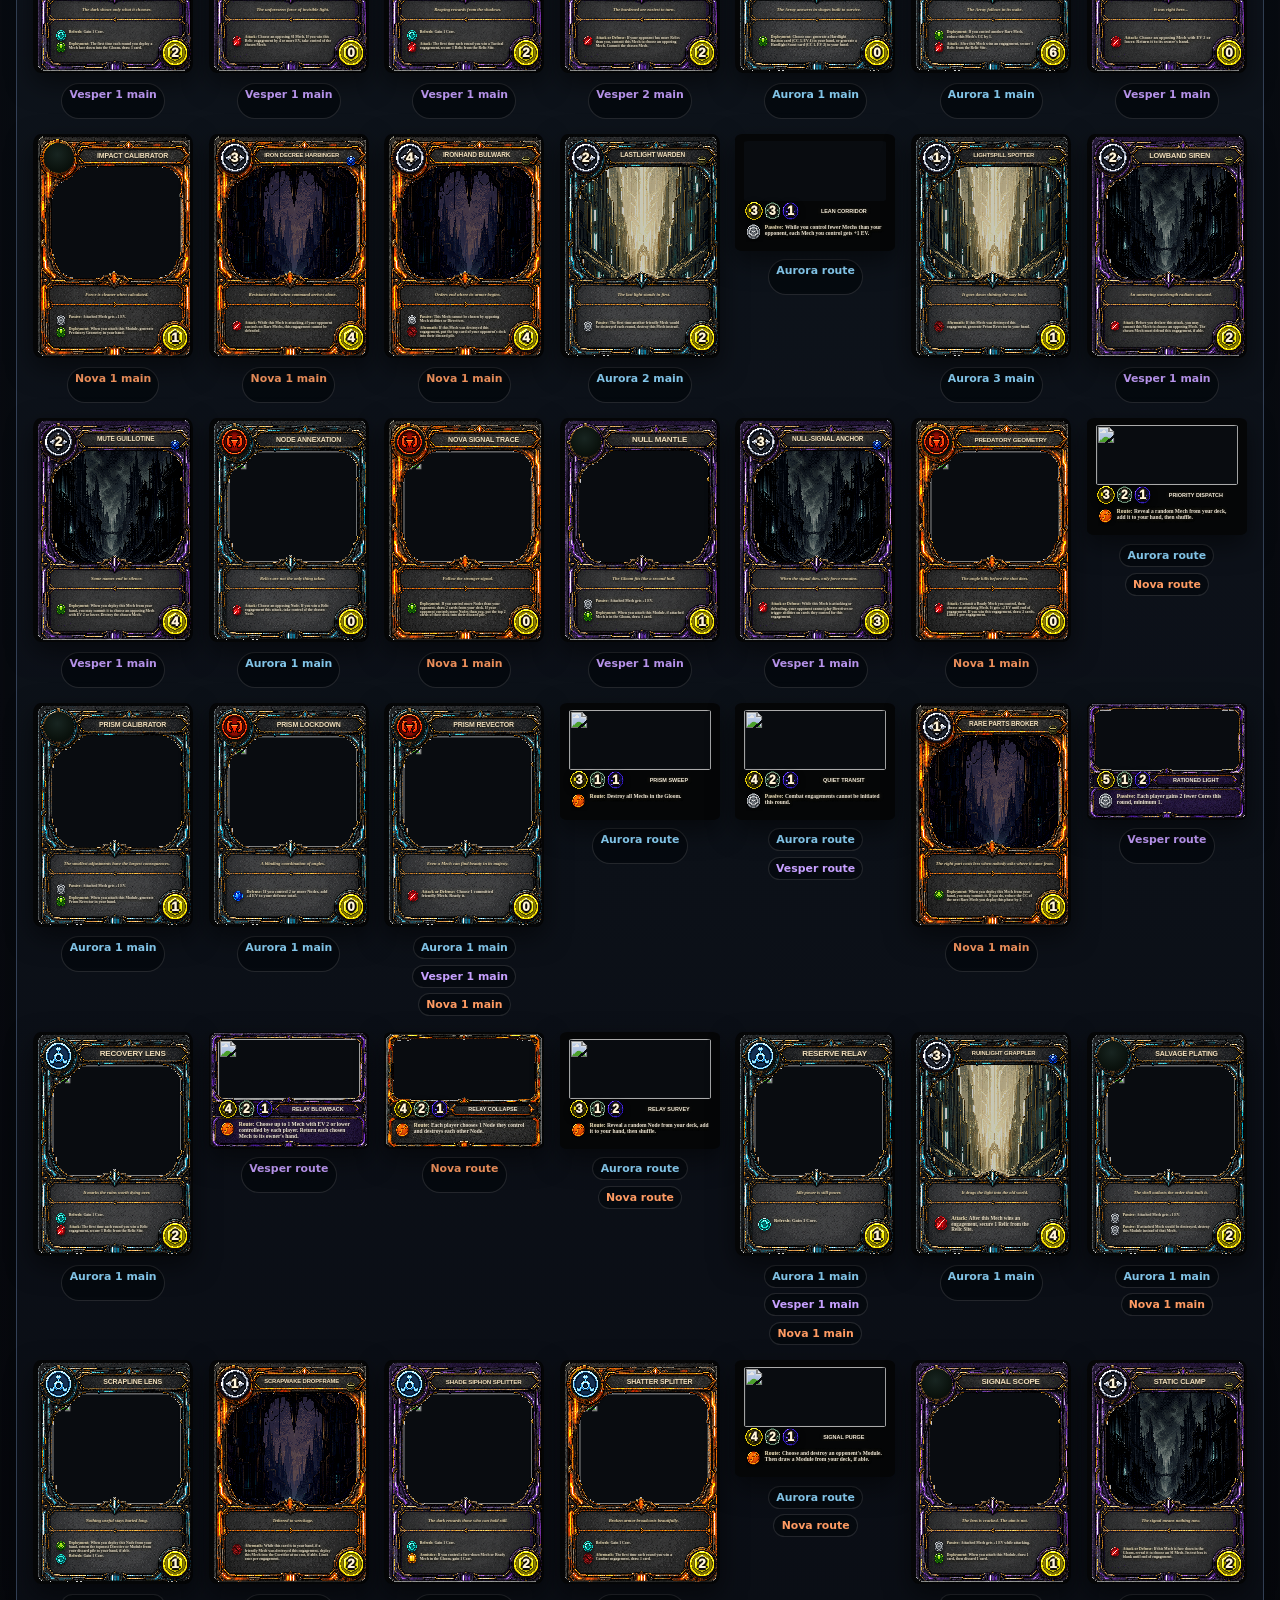
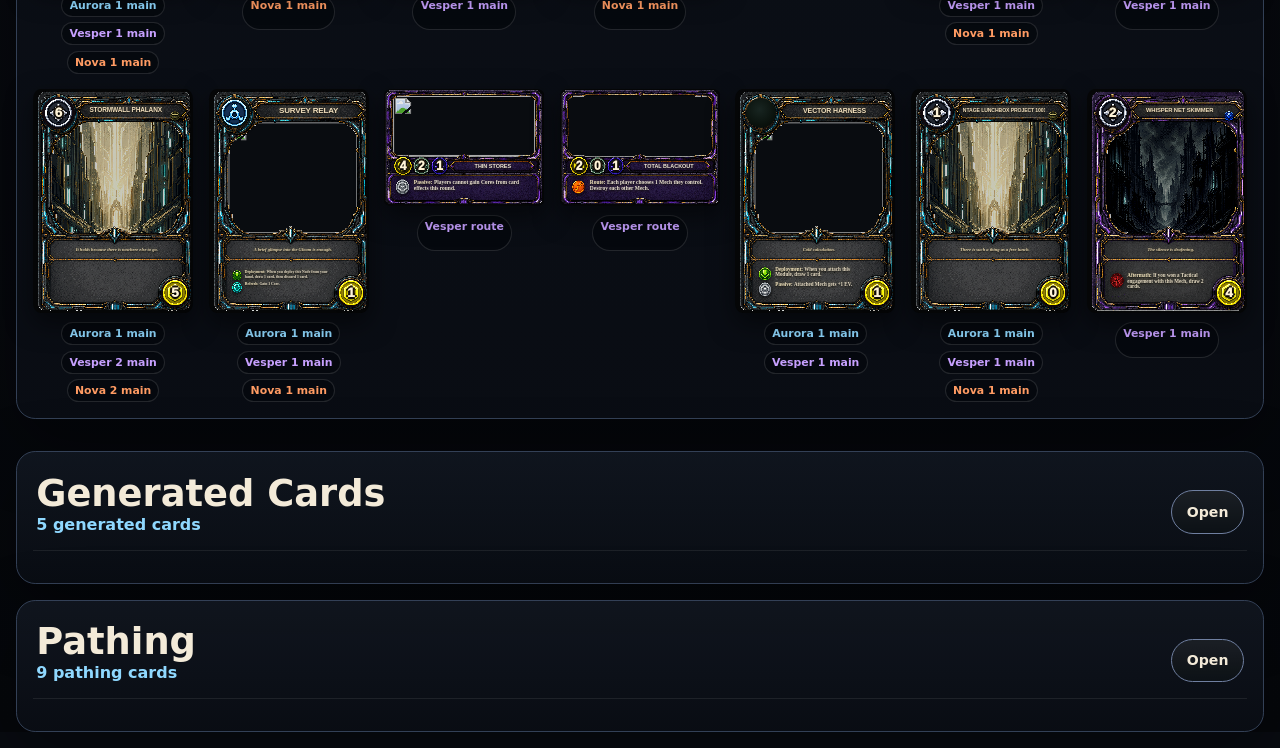
==== commit 5f1e73d6: "Update card browser and development log" ====
--- a/cards/index.html
+++ b/cards/index.html
@@ -6,23 +6,18 @@
     <title>Gloom Routers Cards | Full Rendered Deck Browser</title>
     <meta
       name="description"
-      content="Browse the full rendered Aurora, Vesper, and Nova play decks, route decks, generated cards, and pathing cards for Gloom Routers."
+      content="Search and filter rendered Aurora, Vesper, and Nova deck cards, generated cards, and pathing cards for Gloom Routers."
     />
     <link rel="stylesheet" href="cards.css" />
   </head>
   <body>
     <header class="cards-hero">
-      <a class="home-link" href="/">← Gloom Routers</a>
+      <a class="home-link" href="/">&larr; Gloom Routers</a>
       <p class="eyebrow">Full rendered cards</p>
       <h1>Gloom Routers Card Browser</h1>
-      <p class="lede">Aurora, Vesper, and Nova play decks with each faction route deck, plus generated cards and pathing cards rendered in browseable sections.</p>
+      <p class="lede">Aurora, Vesper, and Nova play decks in one searchable browser, with generated cards and pathing cards kept in separate sections.</p>
       <nav class="jump-links" aria-label="Card browser sections">
-        <a href="#aurora-deck">Aurora Play</a>
-        <a href="#aurora-routes">Aurora Routes</a>
-        <a href="#vesper-deck">Vesper Play</a>
-        <a href="#vesper-routes">Vesper Routes</a>
-        <a href="#nova-deck">Nova Play</a>
-        <a href="#nova-routes">Nova Routes</a>
+        <a href="#browse">Browse</a>
         <a href="#generated-cards">Generated Cards</a>
         <a href="#pathing">Pathing</a>
       </nav>
@@ -33,7 +28,7 @@
     <aside class="hover-preview" id="hover-preview" aria-hidden="true"></aside>
 
     <div class="card-modal" id="card-modal" role="dialog" aria-modal="true" aria-label="Expanded card view" hidden>
-      <button class="card-modal__close" type="button" aria-label="Close expanded card view">×</button>
+      <button class="card-modal__close" type="button" aria-label="Close expanded card view">&times;</button>
       <div class="card-modal__content"></div>
     </div>
 
--- a/cards/cards.css
+++ b/cards/cards.css
@@ -55,6 +55,76 @@
 }
 h1 { margin: 0; font-size: clamp(2.1rem, 5vw, 5rem); line-height: 0.95; }
 .lede { max-width: 76ch; color: var(--muted); font-size: 1.05rem; line-height: 1.65; }
+
+.browser-section {
+  margin: 0 0 2rem;
+  padding: 1rem;
+  border: 1px solid var(--line);
+  border-radius: 1.2rem;
+  background: linear-gradient(180deg, rgba(17, 23, 33, 0.9), rgba(10, 14, 21, 0.84));
+  box-shadow: 0 24px 70px rgba(0, 0, 0, 0.34);
+}
+.browser-heading {
+  display: flex;
+  align-items: end;
+  justify-content: space-between;
+  gap: 1rem;
+  border-bottom: 1px solid rgba(255,255,255,0.08);
+  padding: 0.2rem 0.2rem 1rem;
+  margin-bottom: 1rem;
+}
+.browser-heading h2 { margin: 0; font-size: clamp(1.45rem, 3vw, 2.3rem); }
+.browser-count { color: var(--gold); font-weight: 800; }
+.browser-controls {
+  display: grid;
+  grid-template-columns: minmax(220px, 1.4fr) repeat(5, minmax(130px, 1fr)) auto;
+  gap: 0.75rem;
+  align-items: end;
+  margin-bottom: 1rem;
+}
+.filter-field {
+  display: grid;
+  gap: 0.35rem;
+  min-width: 0;
+}
+.filter-field span {
+  color: var(--muted);
+  font-size: 0.78rem;
+  font-weight: 900;
+  text-transform: uppercase;
+}
+.filter-field input,
+.filter-field select {
+  width: 100%;
+  min-height: 2.55rem;
+  border: 1px solid var(--line);
+  border-radius: 8px;
+  padding: 0.55rem 0.65rem;
+  background: rgba(5, 8, 13, 0.9);
+  color: var(--text);
+  font: inherit;
+  font-size: 0.92rem;
+}
+.filter-field input:focus,
+.filter-field select:focus,
+.filter-clear:focus-visible {
+  border-color: var(--gold);
+  outline: 2px solid rgba(244, 211, 137, 0.55);
+  outline-offset: 2px;
+}
+.filter-clear {
+  min-height: 2.55rem;
+  border: 1px solid var(--line-bright);
+  border-radius: 8px;
+  padding: 0.55rem 0.8rem;
+  background: rgba(18, 24, 34, 0.82);
+  color: var(--text);
+  font: inherit;
+  font-size: 0.9rem;
+  font-weight: 900;
+  cursor: pointer;
+}
+.filter-clear:hover { border-color: var(--gold); color: #fff6de; }
 
 .deck-section {
   margin: 0 0 1rem;
@@ -112,20 +182,48 @@
   display: grid;
   grid-template-columns: repeat(auto-fill, minmax(150px, 1fr));
   gap: clamp(0.7rem, 1.2vw, 1rem);
+  align-items: start;
 }
 .card-tile {
-  display: block;
+  display: grid;
+  align-content: start;
+  justify-items: stretch;
+  align-self: start;
+  width: 100%;
   padding: 0;
   border: 0;
+  appearance: none;
   background: transparent;
   color: inherit;
   cursor: zoom-in;
+  font: inherit;
   outline-offset: 5px;
+  text-align: left;
 }
 .card-tile:focus-visible { outline: 2px solid var(--accent); }
 .card-tile .rendered-card { transition: transform 150ms ease, filter 150ms ease; }
 .card-tile:hover .rendered-card,
 .card-tile:focus-visible .rendered-card { transform: translateY(-4px); filter: brightness(1.08); }
+.card-meta {
+  display: flex;
+  flex-wrap: wrap;
+  gap: 0.35rem;
+  justify-content: center;
+  min-height: 2.25rem;
+  margin-top: 0.55rem;
+}
+.card-meta__chip {
+  border: 1px solid rgba(255,255,255,0.12);
+  border-radius: 999px;
+  padding: 0.25rem 0.45rem;
+  background: rgba(5, 8, 13, 0.78);
+  color: var(--muted);
+  font-size: 0.68rem;
+  font-weight: 900;
+}
+.card-meta__chip--aurora { color: var(--aurora); }
+.card-meta__chip--vesper { color: var(--vesper); }
+.card-meta__chip--nova { color: var(--nova); }
 
 .rendered-card {
   --card-w: 1060;
@@ -143,7 +241,7 @@
 }
 .rendered-card--landscape { aspect-ratio: 1470 / 1070; }
 .rendered-card img { user-select: none; pointer-events: none; }
-.card-art-window, .card-frame, .card-icon, .card-name, .card-rarity, .card-flavor, .card-rules, .route-stat, .landscape-name, .landscape-text { position: absolute; }
+.card-art-window, .card-frame, .card-icon, .card-name, .card-rarity, .card-flavor, .card-rules, .route-stat, .landscape-name, .landscape-text, .pathing-name, .pathing-flavor, .pathing-rules { position: absolute; }
 .card-art-window { z-index: 10; left: 11.98%; top: 14.69%; width: 80.66%; height: 49.66%; overflow: hidden; border-radius: 5%; background: #090c10; }
 .card-art-bg { position: absolute; inset: 0; width: 100%; height: 100%; object-fit: cover; filter: saturate(0.95) contrast(1.08) brightness(0.78); }
 .card-art-main { position: absolute; left: 50%; top: 50%; width: 101%; transform: translate(-50%, -50%); filter: brightness(1.28) contrast(1.12) saturate(1.08) drop-shadow(0 8px 12px rgba(0,0,0,0.78)); }
@@ -157,7 +255,7 @@
 .card-icon--type { left: 7.3%; top: 4.55%; width: 17.3%; height: 12.36%; }
 .card-icon--cost { left: 80.47%; top: 84.94%; width: 16.42%; height: 11.73%; }
 .card-icon--type::before { background: radial-gradient(circle at 45% 38%, #182521 0%, #0a120d 62%, #050705 100%); }
-.card-name, .landscape-name, .card-flavor, .card-rules, .landscape-text { z-index: 60; overflow: hidden; text-shadow: 0 1px 2px #000, 0 0 4px rgba(244,211,137,0.35); }
+.card-name, .landscape-name, .card-flavor, .card-rules, .landscape-text, .pathing-name, .pathing-flavor, .pathing-rules { z-index: 60; overflow: hidden; text-shadow: 0 1px 2px #000, 0 0 4px rgba(244,211,137,0.35); }
 .card-name { left: 32.26%; top: 6.87%; width: 51.13%; height: 5.66%; display: flex; align-items: center; justify-content: center; color: #f1dfbd; font-family: "Bahnschrift Condensed", "Arial Narrow", Impact, sans-serif; font-size: 4.6cqw; font-weight: 900; line-height: 1.02; text-align: center; text-transform: uppercase; white-space: nowrap; letter-spacing: -0.02em; }
 .rendered-card--support .card-name { width: 59.81%; font-size: 5cqw; }
 .card-name.fit-medium { font-size: 4.05cqw; }
@@ -226,6 +324,21 @@
 .landscape-text.fit-extra-long { font-size: 2.35cqw; gap: 0.08em; line-height: 1; }
 .rendered-card--pathing .landscape-text { top: 73.6%; height: 19.85%; }
 .landscape-flavor { color: #ead8ad; font-style: italic; text-align: center; }
+.pathing-name { left: 8%; top: 63.7%; width: 84%; height: 6.5%; display: flex; align-items: center; justify-content: center; color: #f1dfbd; font-family: "Bahnschrift Condensed", "Arial Narrow", Impact, sans-serif; font-size: 3.4cqw; font-weight: 900; line-height: 0.96; text-align: center; text-transform: uppercase; white-space: nowrap; }
+.pathing-name.fit-medium { font-size: 3.05cqw; }
+.pathing-name.fit-long { font-size: 2.8cqw; }
+.pathing-name.fit-extra-long { font-size: 2.45cqw; }
+.pathing-flavor { left: 8%; top: 72.2%; width: 84%; height: 5.5%; display: flex; align-items: center; justify-content: center; color: #ead8ad; font-family: Georgia, "Times New Roman", serif; font-size: 2.55cqw; font-style: italic; font-weight: 650; line-height: 1.08; text-align: center; }
+.pathing-rules { left: 12%; top: 79.2%; width: 76%; height: 13.7%; display: flex; flex-direction: column; justify-content: flex-start; gap: 0.18em; color: #efe4cb; font-family: Georgia, "Times New Roman", serif; font-size: 3.05cqw; font-weight: 700; line-height: 1.04; }
+.pathing-flavor.fit-medium { font-size: 2.2cqw; }
+.pathing-flavor.fit-long { font-size: 1.95cqw; }
+.pathing-flavor.fit-extra-long { font-size: 1.72cqw; }
+.pathing-rules.fit-medium { font-size: 2.55cqw; line-height: 1.04; }
+.pathing-rules.fit-long { font-size: 2.25cqw; line-height: 1.02; }
+.pathing-rules.fit-extra-long { font-size: 1.95cqw; line-height: 1; }
+.rendered-card--pathing .rule-row--icon { grid-template-columns: 1.72em minmax(0, 1fr); column-gap: 0.58em; }
+.rendered-card--pathing .rule-row--continuation { padding-left: calc(1.72em + 0.58em); }
+.rendered-card--pathing .rule-row img { width: 1.72em; height: 1.72em; }
 
 .hover-preview {
   position: fixed;
@@ -256,6 +369,7 @@
 }
 .card-modal[hidden] { display: none; }
 .card-modal__content { width: min(88vw, 430px); }
+.card-modal--landscape .card-modal__content { width: min(94vw, 833px); }
 .card-modal__close {
   position: fixed;
   right: 1rem;
@@ -273,8 +387,15 @@
 @media (pointer: coarse), (max-width: 800px) {
   .hover-preview { display: none; }
 }
+@media (max-width: 1100px) {
+  .browser-controls { grid-template-columns: repeat(3, minmax(0, 1fr)); }
+  .filter-field--search { grid-column: span 2; }
+}
 @media (max-width: 700px) {
   .cards-hero, .deck-browser { width: min(100% - 1rem, 1500px); }
+  .browser-section { padding: 0.65rem; }
+  .browser-heading { align-items: start; flex-direction: column; }
+  .browser-controls { grid-template-columns: 1fr; }
   .deck-section { padding: 0.65rem; }
   .deck-heading { align-items: center; gap: 0.75rem; }
   .deck-subheading { align-items: start; flex-direction: column; }
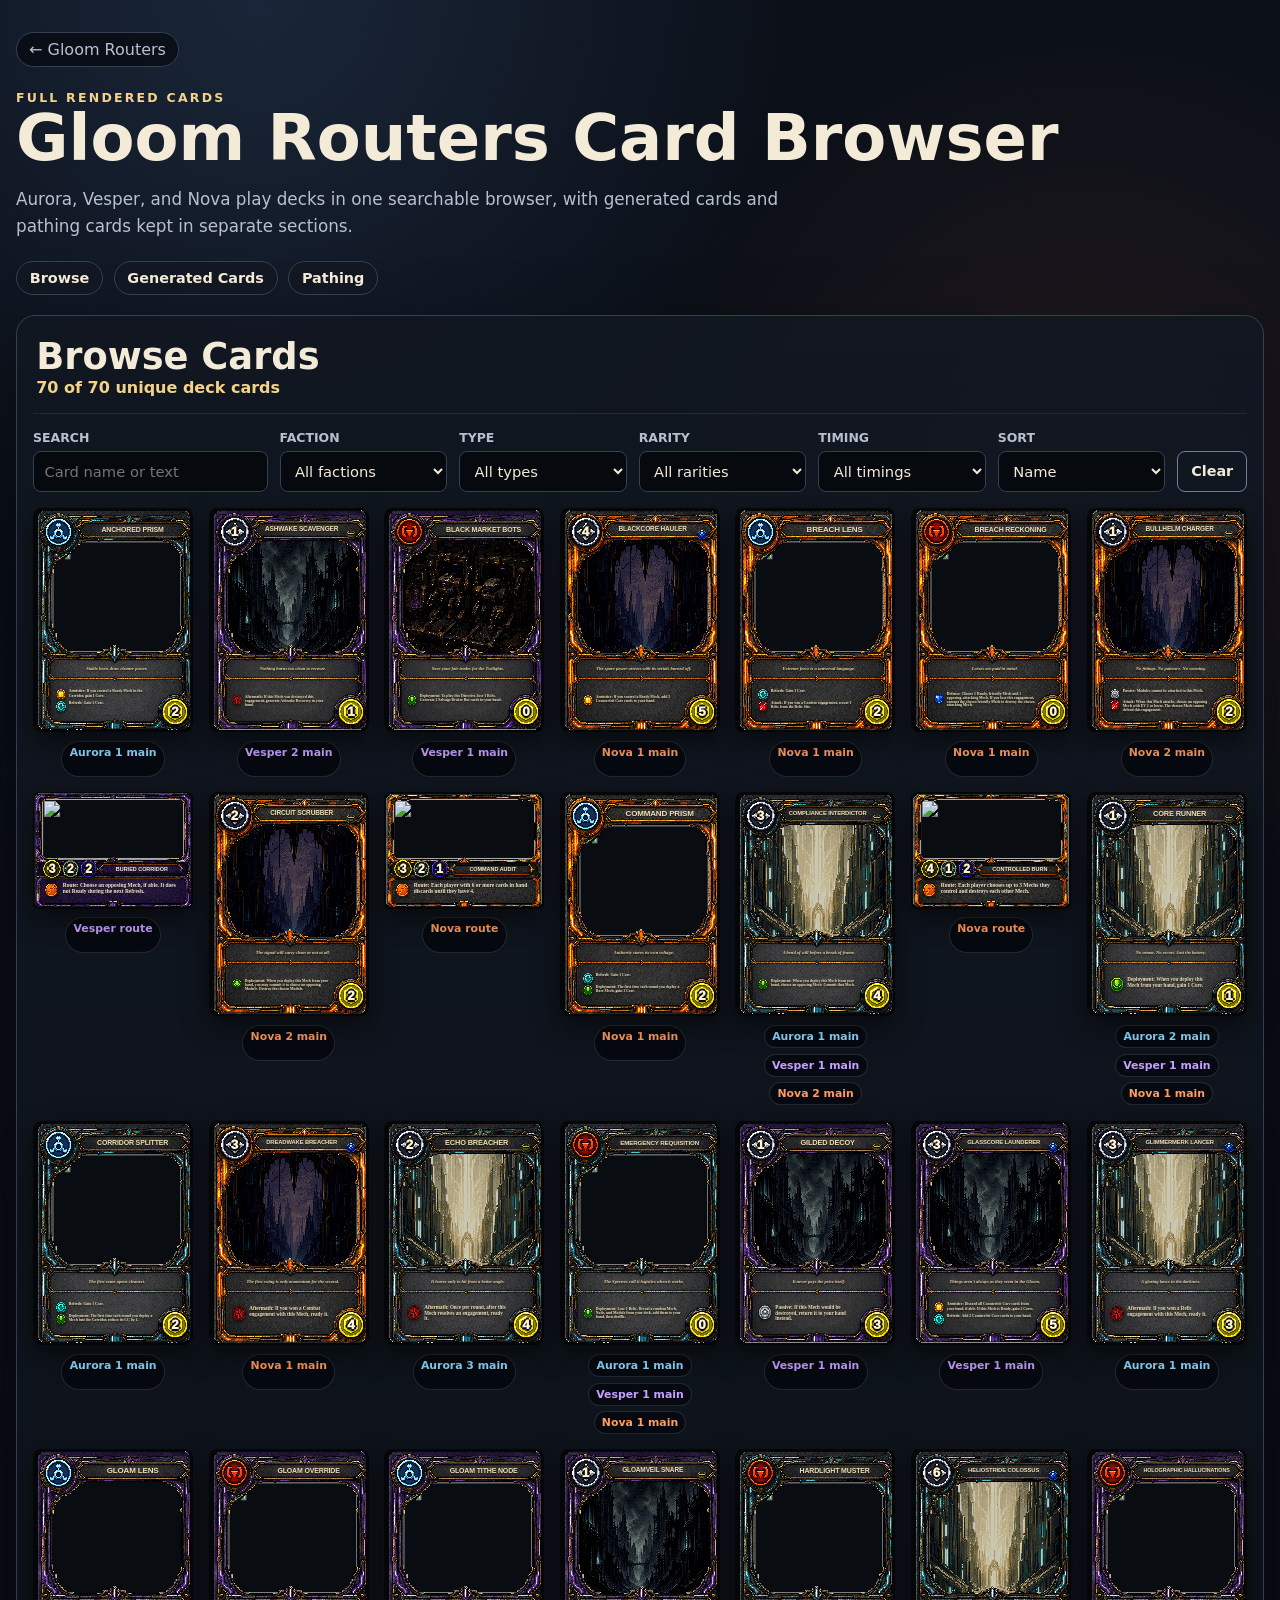
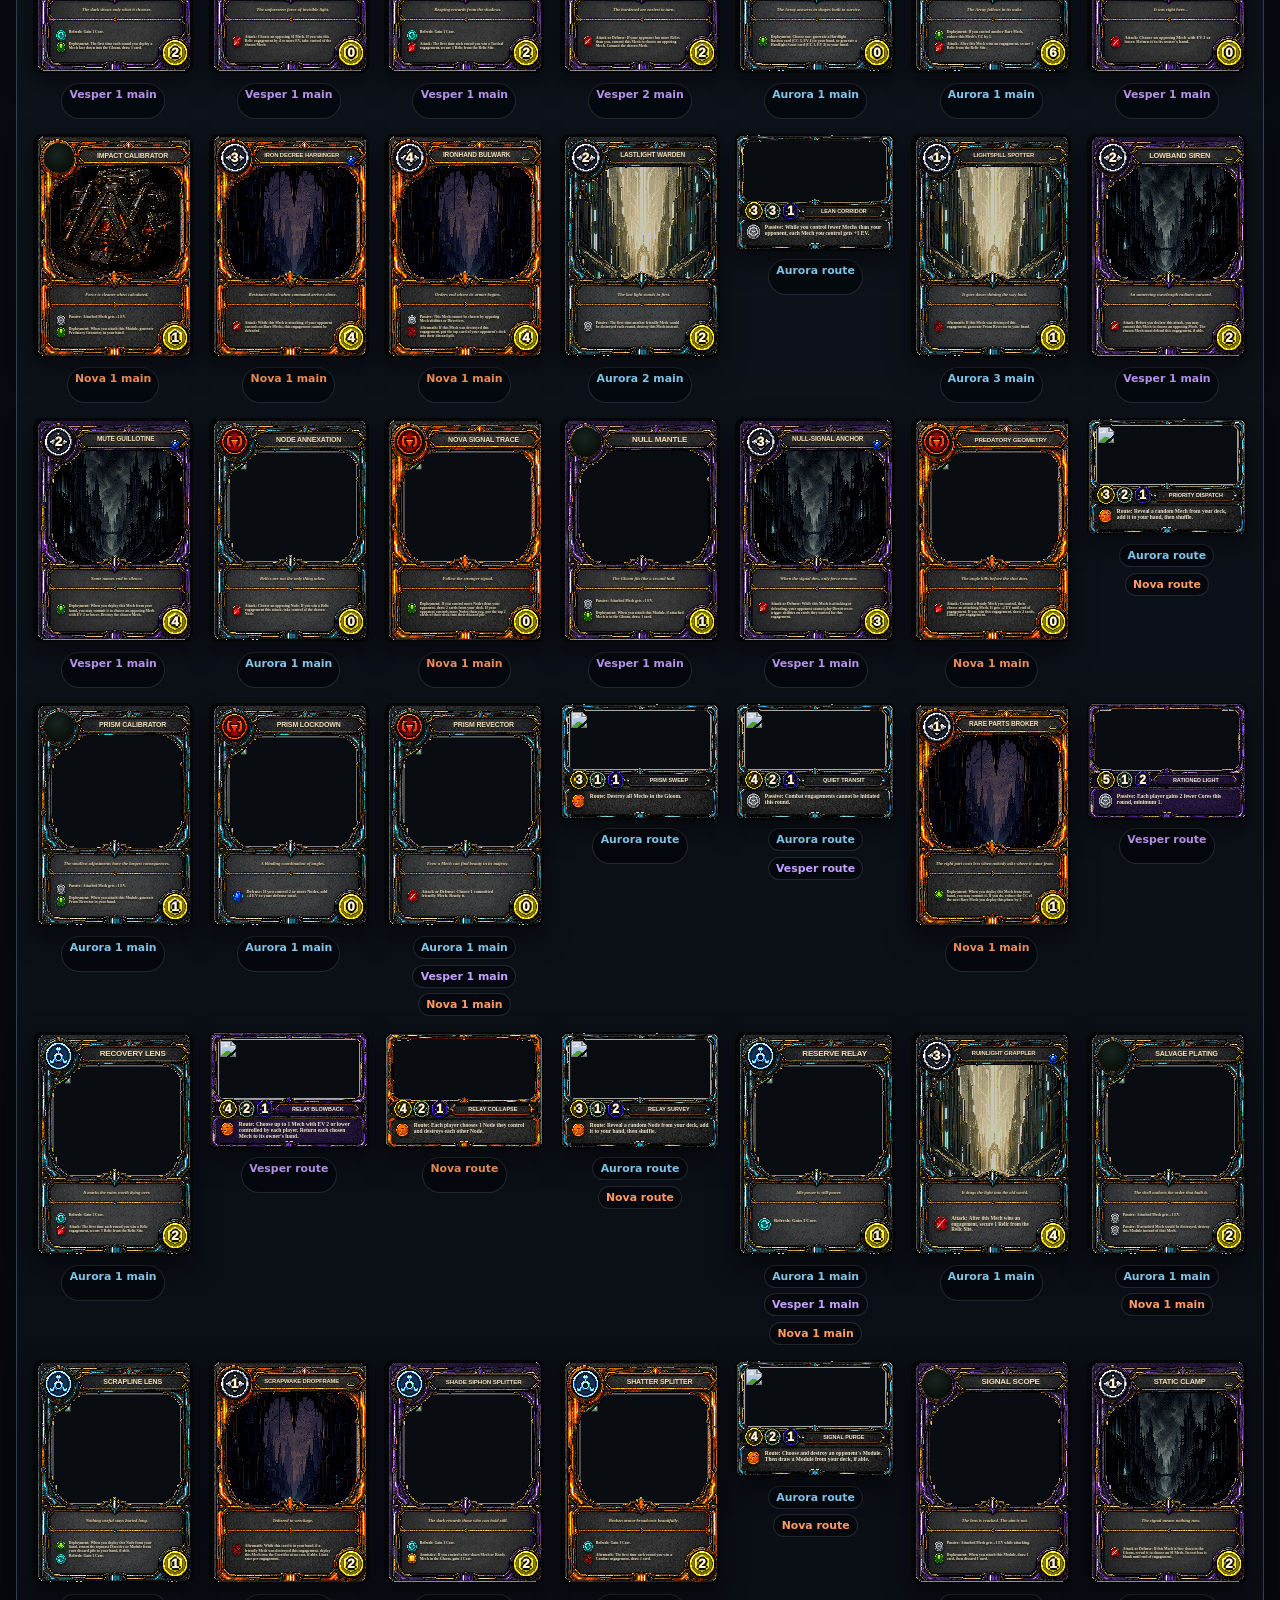
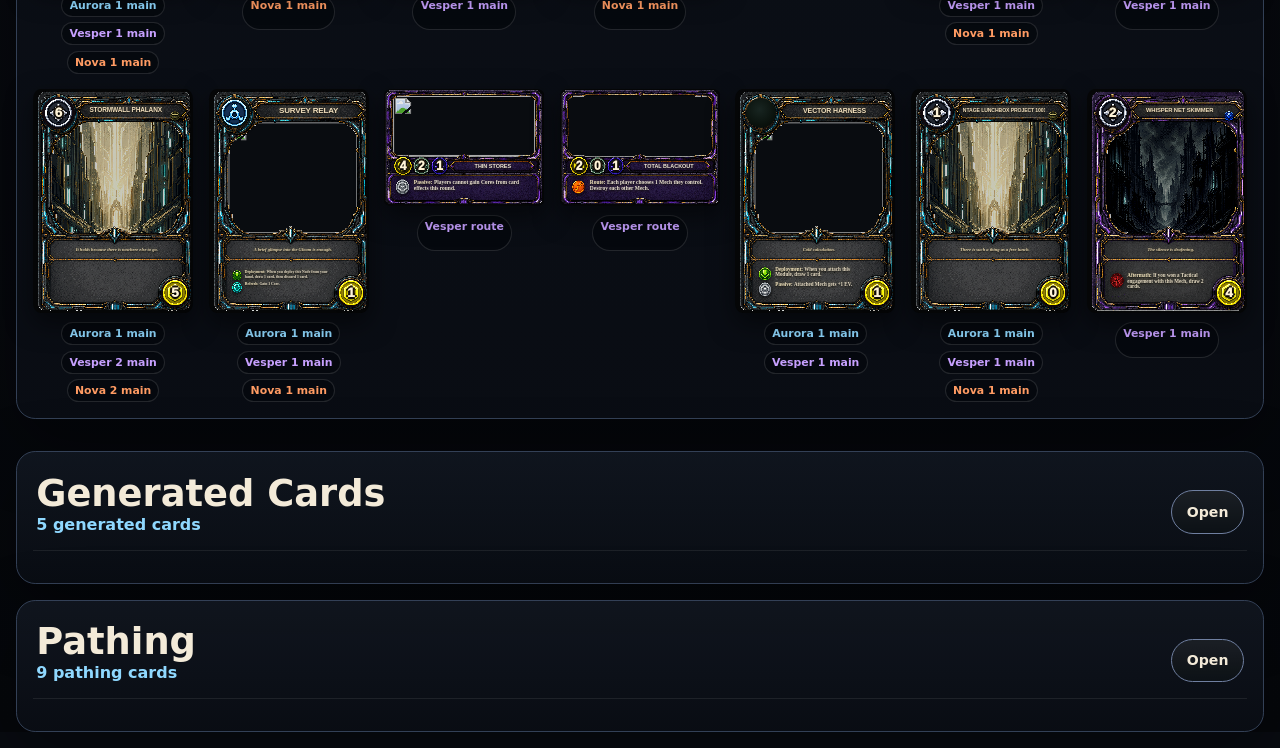
==== commit bcd8ddfb: "Bust cached website assets" ====
--- a/cards/index.html
+++ b/cards/index.html
@@ -8,7 +8,7 @@
       name="description"
       content="Search and filter rendered Aurora, Vesper, and Nova deck cards, generated cards, and pathing cards for Gloom Routers."
     />
-    <link rel="stylesheet" href="cards.css" />
+    <link rel="stylesheet" href="cards.css?v=20260522-2" />
   </head>
   <body>
     <header class="cards-hero">
@@ -32,6 +32,6 @@
       <div class="card-modal__content"></div>
     </div>
 
-    <script src="cards.js" defer></script>
+    <script src="cards.js?v=20260522-2" defer></script>
   </body>
 </html>
